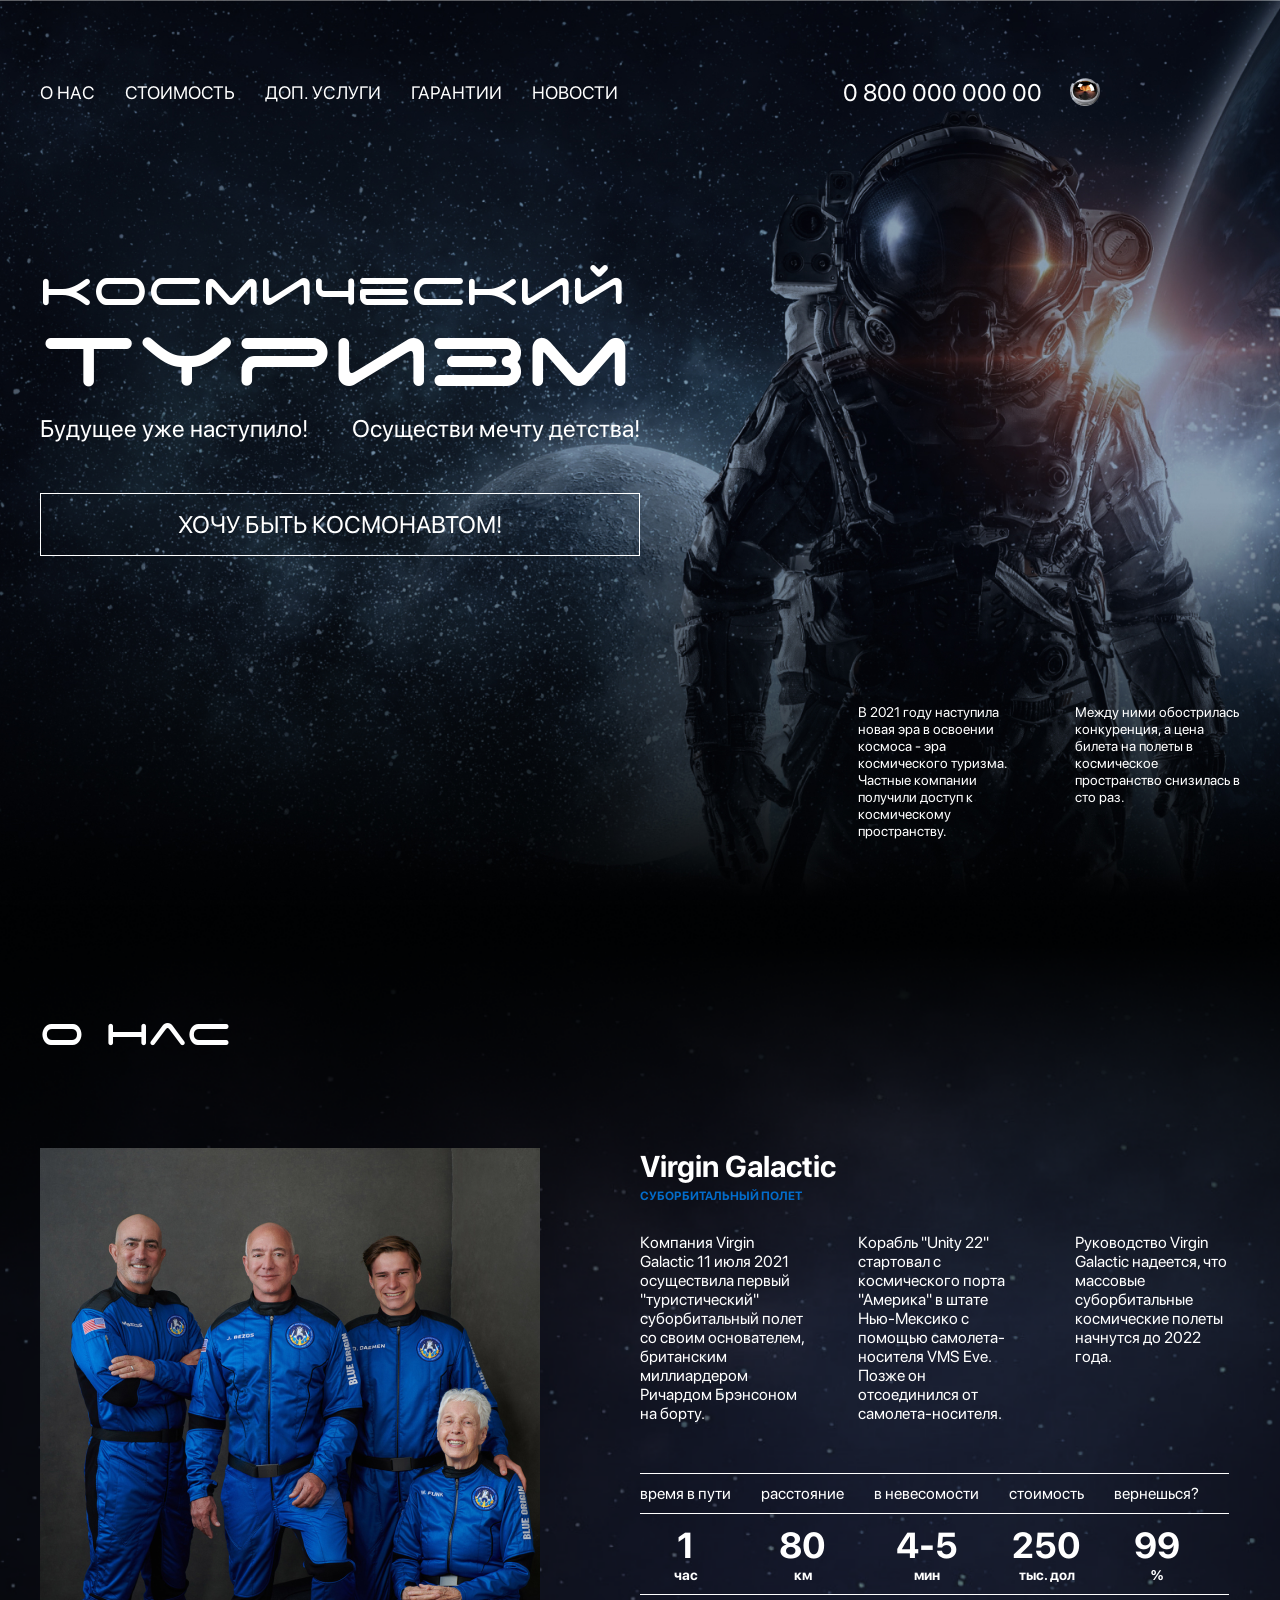
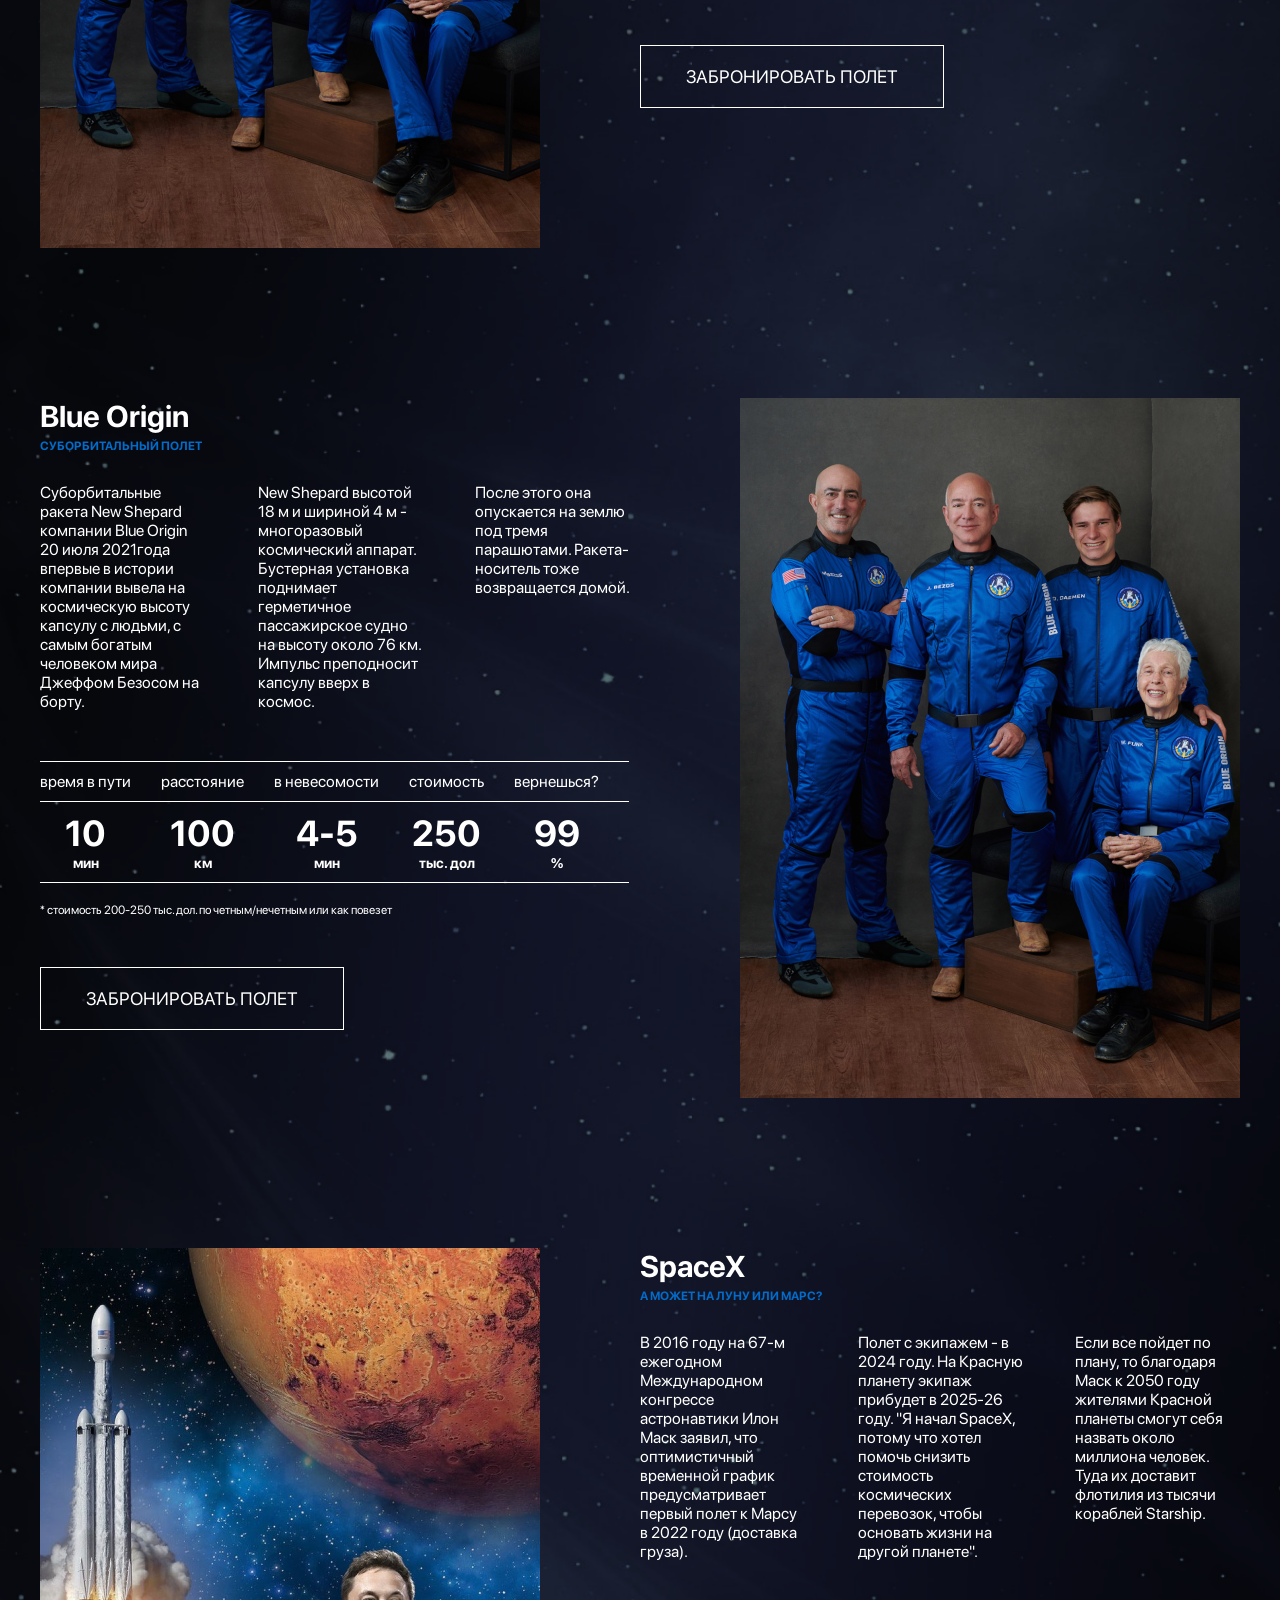
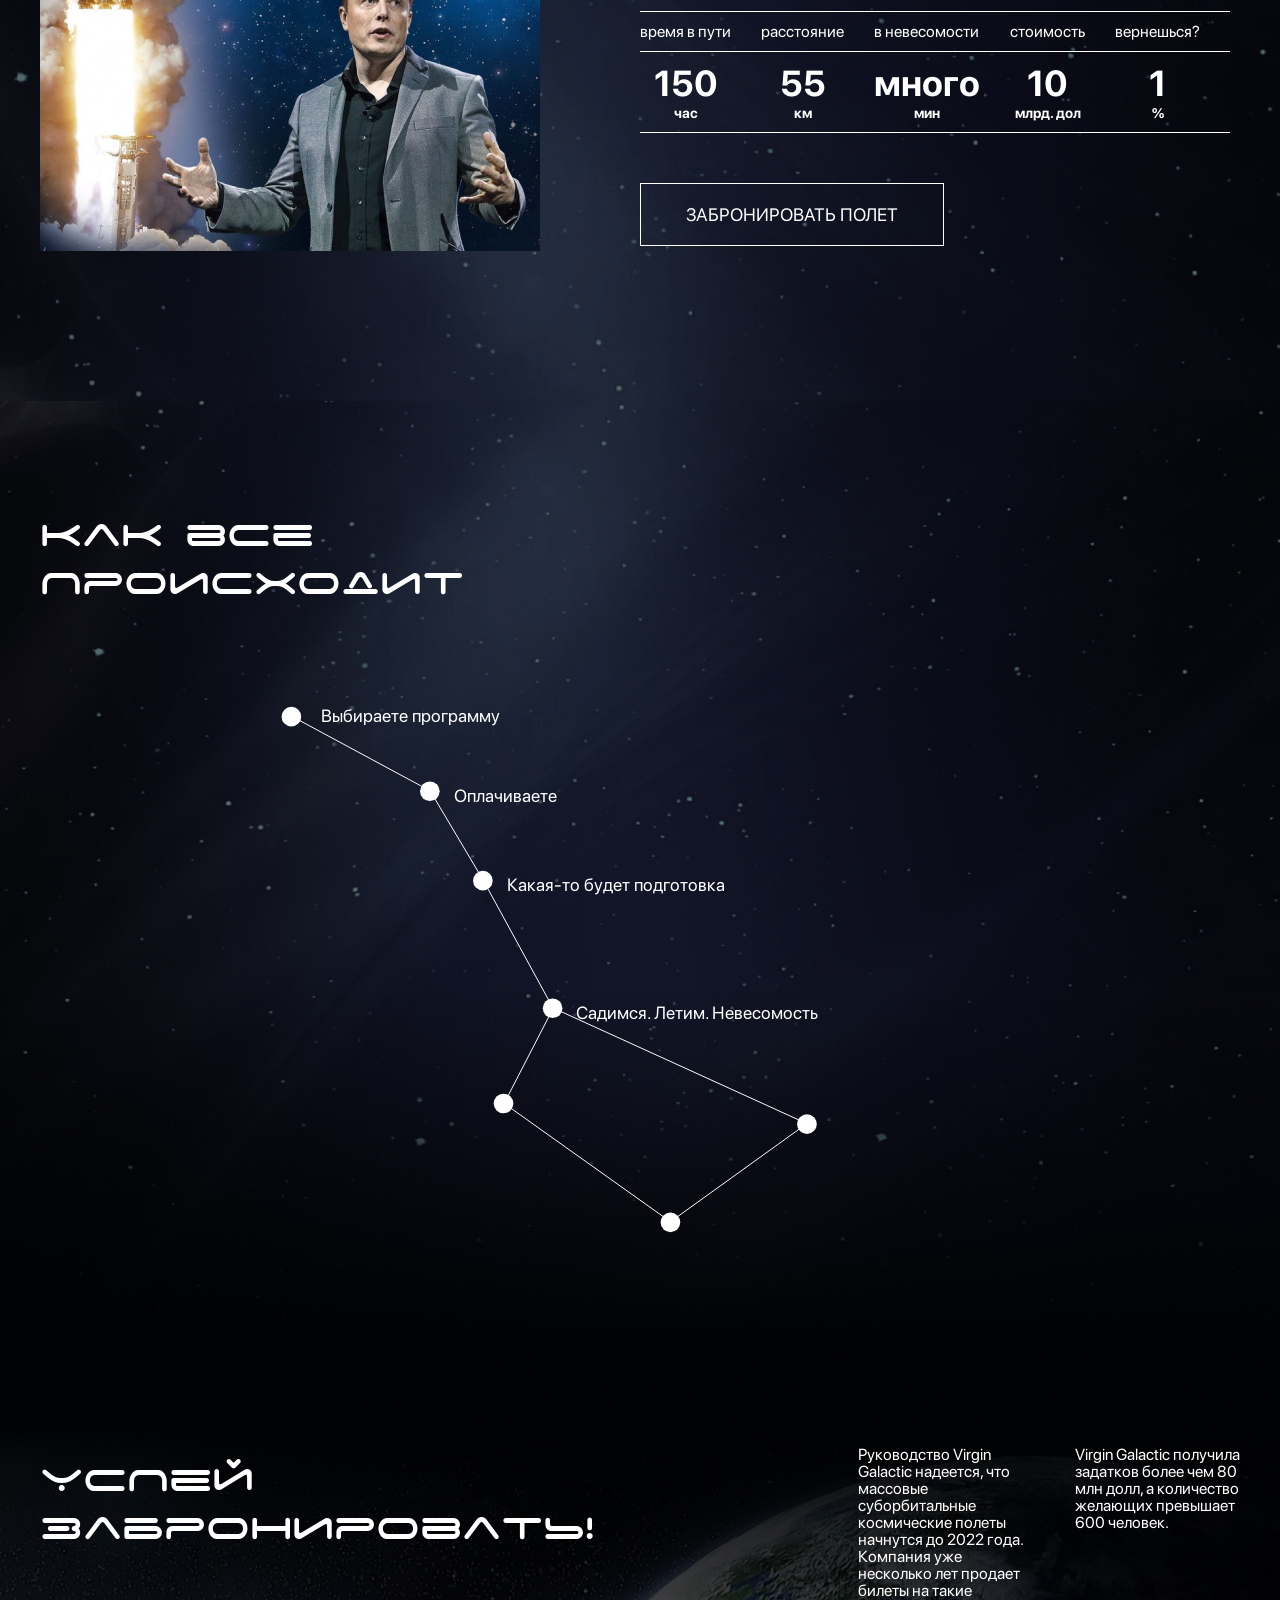
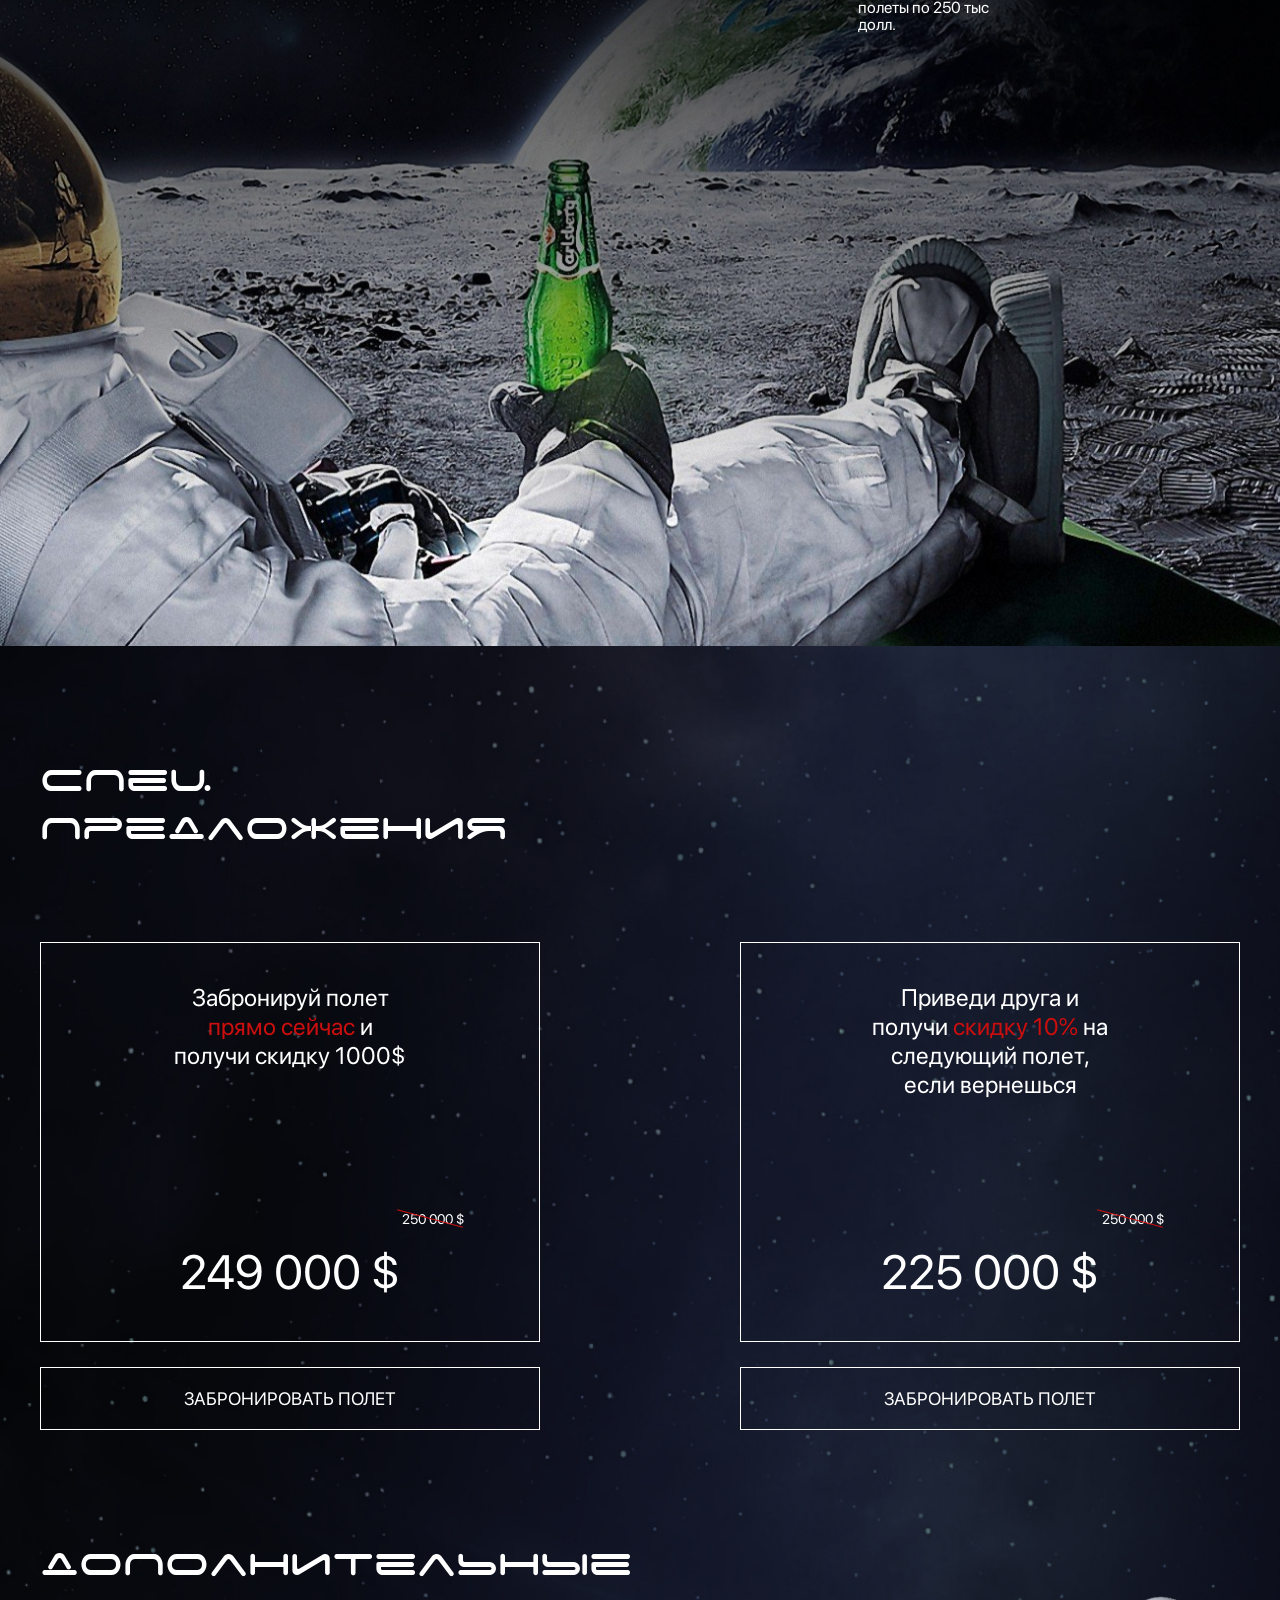
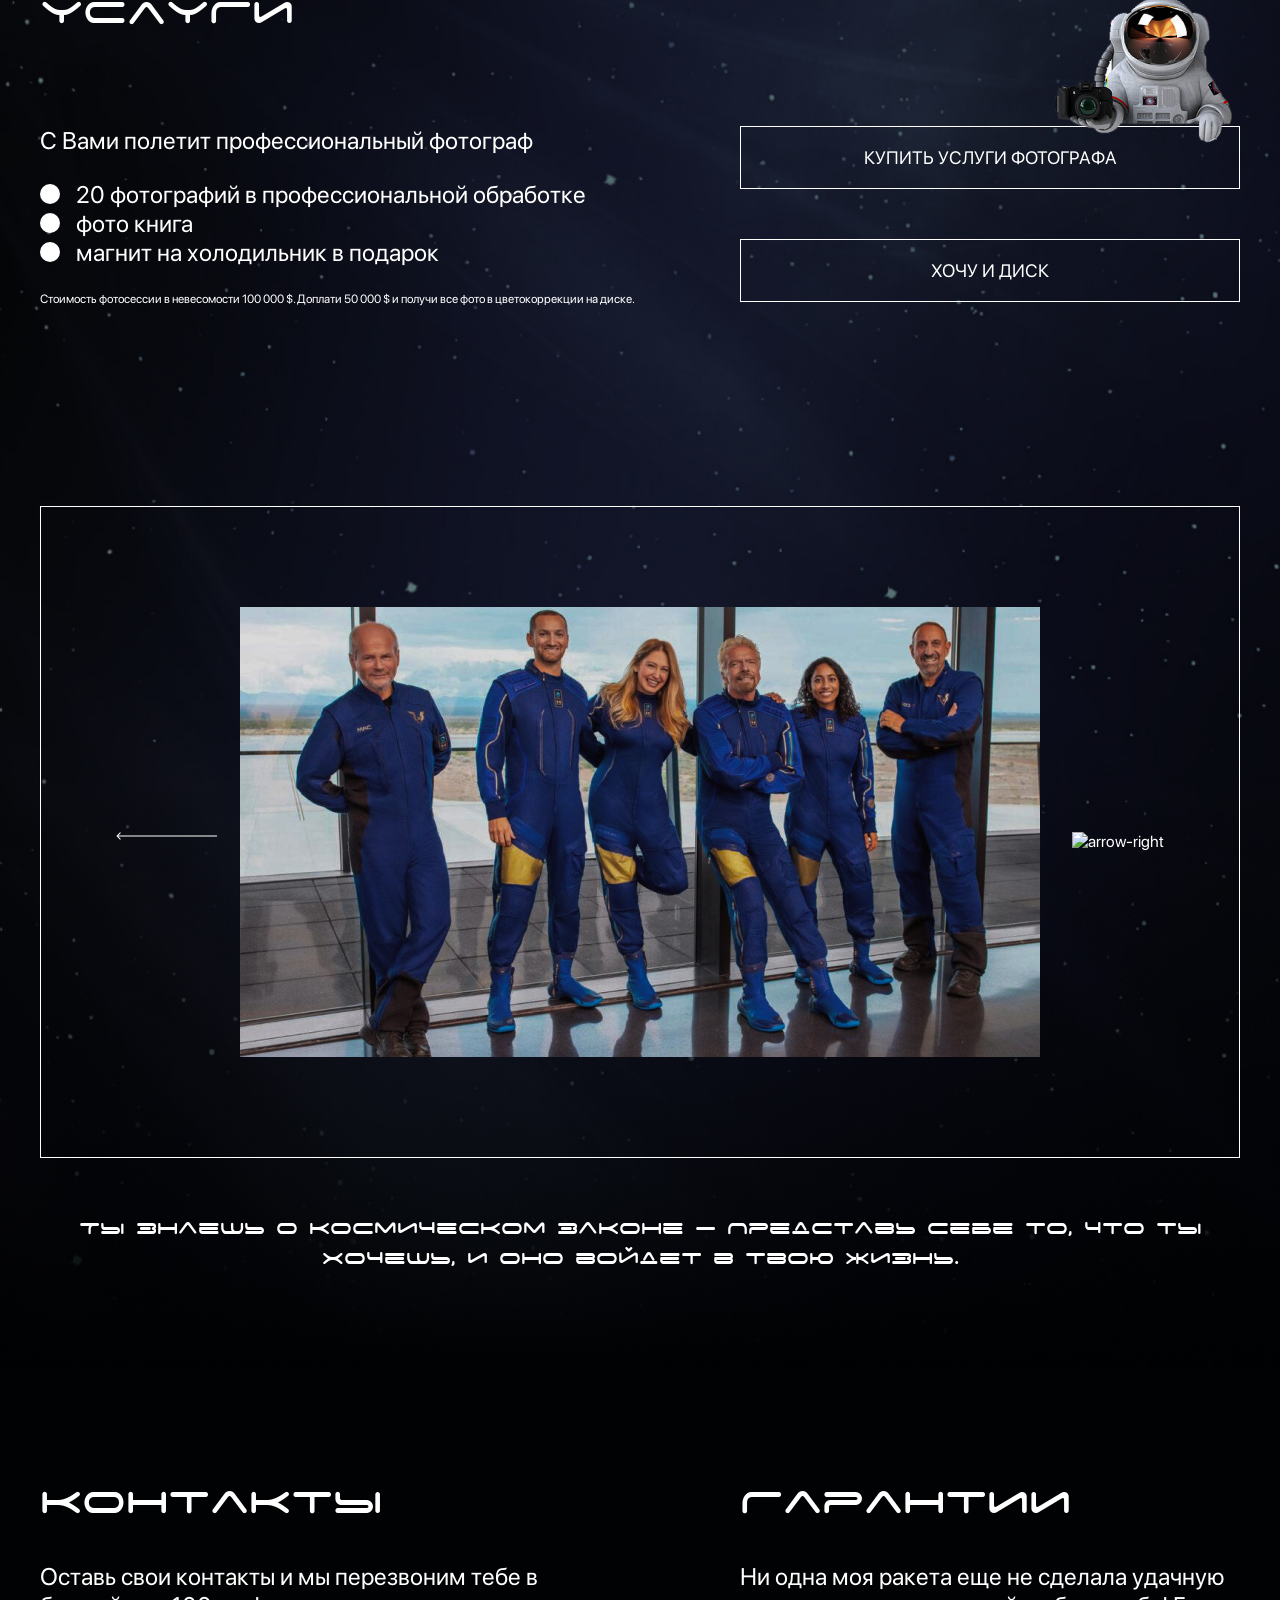
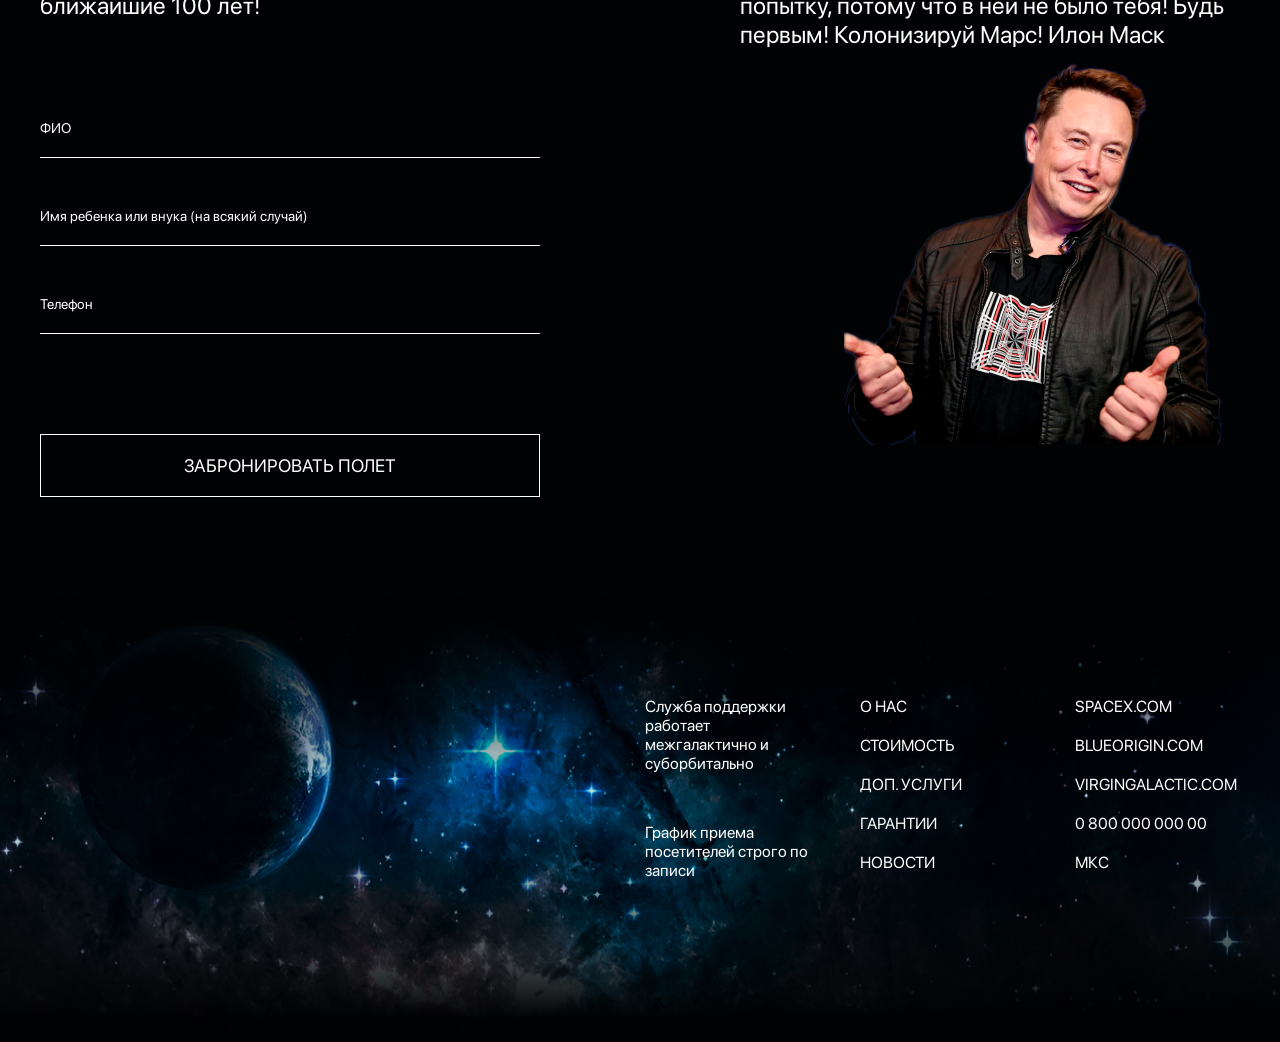
==== index.html @ 314a648d "Add files via upload" ====
<!DOCTYPE html>
<html lang="en">
<head>
  <meta charset="UTF-8">
  <meta name="viewport" content="width=device-width, initial-scale=1.0">
  <meta http-equiv="X-UA-Compatible" content="ie=edge">
  <title>Document</title>
  <link rel="stylesheet" href="css/reset.css">
  <link rel="stylesheet" href="css/slick.css">
  <link rel="stylesheet" href="css/jquery.fancybox.css">
  <link rel="stylesheet" href="css/style.css">
</head>
<body>
  
    <header class="header">
        <div class="conteiner">
            <div class="header__inner">
                <div class="header__top">
                    <nav class="menu">
                        <ul class="menu__list">
                            <li class="menu__item">
                                <a class="menu__link" href="#">
                                    О НАС 
                            </a>
                            </li>
                            <li class="menu__item">
                                <a class="menu__link" href="#">
                                    СТОИМОСТЬ
                            </a>
                            </li>
                            <li class="menu__item">
                                <a class="menu__link" href="#">
                                    ДОП. УСЛУГИ
                            </a>
                            </li>
                            <li class="menu__item">
                                <a class="menu__link" href="#">
                                    ГАРАНТИИ
                            </a>
                            </li>
                            <li class="menu__item">
                                <a class="menu__link" href="#">
                                    НОВОСТИ
                            </a>
                            </li>
                        </ul>
                    </nav>
                    <a class="phone" href="tel:0 800 000 000 00" >
                        0 800 000 000 00
                    </a>
                    <button class="login"> 
                        <img class="login__img" src="images/login.png" alt="login__img">
                    </button>
                </div>

                <div class="header__content">
                    <h1 class="header__title">
                        космический 
                        <span>
                            туризм
                        </span>
                    </h1>
                    <div class="header__text">
                        <p>Будущее уже наступило!</p>
                        <p>Осуществи мечту детства!</p>
                    </div>
                    <button class="header__btn">
                        Хочу быть космонавтом!
                    </button>
                </div>

                <div class="header__description">
                    <p class="header__description-text">
                        В 2021 году наступила новая эра в освоении космоса - эра космического туризма. Частные компании получили доступ к космическому пространству. 
                    </p>
                    <p class="header__description-text">
                        Между ними обострилась конкуренция, а цена билета на полеты в космическое пространство снизилась в сто раз.
                    </p>
                </div>
            </div>
        </div>
    </header>

     <main class="main">
        <section class="about">
            <div class="conteiner">
                <h2 class="title">
                    О нас
                </h2>
                <div class="about__item">
                    <img class="about__img" src="images/bezos.jpg" alt="branson">
                    <div class="about__content">
                        <h3 class="about__content-title">
                            Virgin Galactic
                        </h3>
                        <h5 class="about__content-subtitle">
                            суборбитальный полет
                        </h5>
                        <div class="about__content-text">
                            <p>
                                Компания Virgin Galactic 11 июля 2021 осуществила первый "туристический" суборбитальный полет со своим основателем, британским миллиардером Ричардом Брэнсоном на борту.
                            </p>
                            <p>
                                Корабль "Unity 22" стартовал с космического порта "Америка" в штате Нью-Мексико с помощью самолета-носителя VMS Eve. Позже он отсоединился от самолета-носителя.
                            </p>
                            <p>
                                Руководство Virgin Galactic надеется, что массовые суборбитальные космические полеты начнутся до 2022 года. 
                            </p>
                        </div>
                        <table class="about__table">
                            <tr class="about__table-tr">
                                <td class="about__table-td">
                                    время в пути
                                </td>
                                <td class="about__table-td">
                                    расстояние
                                </td>
                                <td class="about__table-td">
                                    в невесомости
                                </td>
                                <td class="about__table-td">
                                    стоимость
                                </td>
                                <td class="about__table-td">
                                    вернешься?
                                </td>
                            </tr>
                            <tr class="about__table-tr">
                                <td class="about__table-td">
                                    1
                                    <span>
                                        час
                                    </span>
                                </td>
                                <td class="about__table-td">
                                    80
                                    <span>
                                        км
                                    </span>
                                </td>
                                <td class="about__table-td">
                                    4-5
                                    <span>
                                        мин
                                    </span>
                                </td>
                                <td class="about__table-td">
                                    250
                                    <span>
                                        тыс. дол 
                                    </span>
                                </td>
                                <td class="about__table-td">
                                    99
                                    <span>
                                        %
                                    </span>
                                </td>
                            </tr>
                        </table>
                        <button class="button"> 
                            ЗАБРОНИРОВАТЬ ПОЛЕТ
                        </button>
                    </div>
                </div>

                <div class="about__item">
                    <img class="about__img" src="images/bezos.jpg" alt="bezos">
                    <div class="about__content">
                        <h3 class="about__content-title">
                            Blue Origin
                        </h3>
                        <h5 class="about__content-subtitle">
                            суборбитальный полет
                        </h5>
                        <div class="about__content-text">
                            <p>
                                Суборбитальные ракета New Shepard компании Blue Origin 20 июля 2021года впервые в истории компании вывела на космическую высоту капсулу с людьми, с самым богатым человеком мира Джеффом  Безосом на борту.
                            </p>
                            <p>
                                New Shepard высотой 18 м и шириной 4 м - многоразовый космический аппарат. Бустерная установка поднимает герметичное пассажирское судно на высоту около 76 км. Импульс преподносит капсулу вверх в космос. 
                            </p>
                            <p>
                                После этого она опускается на землю под тремя парашютами. Ракета-носитель тоже возвращается домой.
                            </p>
                        </div>
                        <table class="about__table">
                            <caption class="about__table-caption">
                                * стоимость 200-250 тыс. дол. по четным/нечетным или как повезет
                             </caption>
                            <tr class="about__table-tr">
                                <td class="about__table-td">
                                    время в пути
                                </td>
                                <td class="about__table-td">
                                    расстояние
                                </td>
                                <td class="about__table-td">
                                    в невесомости
                                </td>
                                <td class="about__table-td">
                                    стоимость
                                </td>
                                <td class="about__table-td">
                                    вернешься?
                                </td>
                            </tr>
                            <tr class="about__table-tr">
                                <td class="about__table-td">
                                    10
                                    <span>
                                        мин
                                    </span>
                                </td>
                                <td class="about__table-td">
                                    100
                                    <span>
                                        км
                                    </span>
                                </td>
                                <td class="about__table-td">
                                    4-5
                                    <span>
                                        мин
                                    </span>
                                </td>
                                <td class="about__table-td">
                                    250
                                    <span>
                                        тыс. дол 
                                    </span>
                                </td>
                                <td class="about__table-td">
                                    99
                                    <span>
                                        %
                                    </span>
                                </td>
                            </tr>
                        </table>
                        <button class="button"> 
                            ЗАБРОНИРОВАТЬ ПОЛЕТ
                        </button>
                    </div>
                </div>

                <div class="about__item">
                    <img class="about__img" src="images/mask.jpg" alt="mask">
                    <div class="about__content">
                        <h3 class="about__content-title">
                            SpaceX
                        </h3>
                        <h5 class="about__content-subtitle">
                            А может на Луну или Марс?
                        </h5>
                        <div class="about__content-text">
                            <p>
                                В 2016 году на 67-м ежегодном Международном конгрессе астронавтики Илон Маск заявил, что оптимистичный временной график предусматривает первый полет к Марсу в 2022 году (доставка груза).
                            </p>
                            <p>
                                Полет с экипажем - в 2024 году.
                                На Красную планету экипаж прибудет в 2025-26 году.
                                "Я начал SpaceX, потому что хотел помочь снизить стоимость космических перевозок, чтобы основать жизни на другой планете".
                            </p>
                            <p>
                                Если все пойдет по плану, то благодаря Маск к 2050 году жителями Красной планеты смогут себя назвать около миллиона человек. Туда их доставит флотилия из тысячи кораблей Starship. 
                            </p>
                        </div>
                        <table class="about__table">
                            <tr class="about__table-tr">
                                <td class="about__table-td">
                                    время в пути
                                </td>
                                <td class="about__table-td">
                                    расстояние
                                </td>
                                <td class="about__table-td">
                                    в невесомости
                                </td>
                                <td class="about__table-td">
                                    стоимость
                                </td>
                                <td class="about__table-td">
                                    вернешься?
                                </td>
                            </tr>
                            <tr class="about__table-tr">
                                <td class="about__table-td">
                                    150
                                    <span>
                                        час
                                    </span>
                                </td>
                                <td class="about__table-td">
                                    55
                                    <span>
                                        км
                                    </span>
                                </td>
                                <td class="about__table-td">
                                    много
                                    <span>
                                        мин
                                    </span>
                                </td>
                                <td class="about__table-td">
                                    10
                                    <span>
                                        млрд. дол 
                                    </span>
                                </td>
                                <td class="about__table-td">
                                    1
                                    <span>
                                        %
                                    </span>
                                </td>
                            </tr>
                        </table>
                        <button class="button"> 
                            ЗАБРОНИРОВАТЬ ПОЛЕТ
                        </button>
                    </div>
                </div>
            </div>
        </section>
        <section class="how-to">
          <div class="conteiner">
            <h2 class="title">
              Как все <br>происходит
            </h2>
            <div class="how-to__box">
              <svg width="850" height="545" viewBox="0 0 750 555" fill="none" xmlns="http://www.w3.org/2000/svg">
                <line x1="20.2474" y1="19.56552" x2="161.247" y2="95.5655" stroke="white"/>
                <line x1="161.43" y1="95.7448" x2="215.43" y2="186.745" stroke="white"/>
                <line x1="215.439" y1="186.76" x2="286.439" y2="316.76" stroke="white"/>
                <line x1="286.444" y1="317.229" x2="236.444" y2="414.229" stroke="white"/>
                <line x1="286.207" y1="316.545" x2="545.207" y2="434.545" stroke="white"/>
                <line x1="236.29" y1="413.593" x2="406.29" y2="534.593" stroke="white"/>
                <line x1="405.708" y1="534.594" x2="544.708" y2="434.594" stroke="white"/>
               <g>
                <circle cx="20" cy="20" r="10" fill="white"/>
                <text x="50" y="25" fill="white">Выбираете программу</text>
               </g> 
               <g>
                <circle cx="161" cy="96" r="10" fill="white"/>
                <text x="186" y="107" fill="white">Оплачиваете</text>
               </g>
               <g>
                <circle cx="215" cy="187" r="10" fill="white"/>
                <text x="240" y="198" fill="white">Какая-то будет подготовка</text>
               </g>
               <g>
                <circle cx="286" cy="317" r="10" fill="white"/>
                <text x="310" y="328" fill="white">Садимся. Летим. Невесомость</text>
               </g>
               <g>
                <circle cx="236" cy="414" r="10" fill="white"/>
                <foreignObject>
                  
                </foreignObject>
               </g>          
               <g>
                <circle cx="406" cy="535" r="10" fill="white"/>
                <foreignObject>
                  
                </foreignObject>
               </g>
               <g>
                 <circle cx="545" cy="435" r="10" fill="white"/>
                <foreignObject x="570"  y="435" width="273" hidden="100">
                  
                 </foreignObject>
               </g>
                </svg>
            </div>
          </div>
        </section>
        <section class="to-book">
          <div class="conteiner">
            <div class="to-book__inner">
              <h2 class="title">
                Успей  <br> забронировать!
              </h2>
              <p class="to-book__text">
                Руководство Virgin Galactic надеется, что массовые суборбитальные космические полеты начнутся до 2022 года. Компания уже несколько лет продает билеты на такие полеты по 250 тыс долл.
              </p>
              <p class="to-book__text">
                Virgin Galactic получила задатков более чем 80 млн долл, а количество желающих превышает 600 человек.
              </p>
            </div>
          </div>
        </section>
        <section class="info">


        <div class="special-offer">
            <div class="conteiner">
                <h2 class="title">
                    Спец <br>предложения
                </h2>
                <div class="special-offer__inner">
                    <div class="special-offer__item">
                         <div class="special-offer__item-box">
                            <p class="pecial-offer__item-text">
                                Забронируй полет 
                                <span>прямо сейчас </span>
                                и получи скидку 
                                1000$
                            </p>
                            <div class="special-offer__praice">
                                <p class="special-offer__old-praice">
                                    250 000 $
                                </p>
                                <p class="special-offer__new-praice">
                                    249 000 $
                                </p>
                            </div>
                         </div>
                            <button class="button special-offer__btn">
                                ЗАБРОНИРОВАТЬ ПОЛЕТ
                            </button>
                    </div>
                    <div class="special-offer__item">
                        <div class="special-offer__item-box">
                           <p class="pecial-offer__item-text">
                            Приведи друга и получи <span>скидку 10% </span>
                            на следующий полет, если вернешься
                           </p>
                           <div class="special-offer__praice">
                               <p class="special-offer__old-praice">
                                   250 000 $
                               </p>
                               <p class="special-offer__new-praice">
                                   225 000 $
                               </p>
                           </div>
                        </div>
                           <button class="button special-offer__btn">
                               ЗАБРОНИРОВАТЬ ПОЛЕТ
                           </button>
                   </div>
                </div>
            </div>
        </div>
        <div class="services">
            <div class="conteiner">
                <h2 class="title">
                    Дополнительные <br>услуги
                </h2>
                <div class="services__inner">
                    <div class="services__box-list">
                        <p class="services__list-title">
                            С Вами полетит профессиональный фотограф
                        </p>
                        <ul class="services__list">
                            <li class="services__list-item">
                                20 фотографий в профессиональной обработке
                            </li>
                            <li class="services__list-item">
                                фото книга
                            </li>
                            <li class="services__list-item">
                                магнит на холодильник в подарок
                            </li>
                        </ul>
                        <p class="services__description">
                            Стоимость фотосессии в невесомости 100 000 $.  Доплати 50 000 $ и получи все фото в цветокоррекции на диске.
                        </p>
                    </div>
                    <div class="services__buutons">
                        <button class="button services__btn services__btn--first">КУПИТЬ УСЛУГИ ФОТОГРАФА</button>
                        <button class="button services__btn">ХОЧУ И ДИСК</button>
                    </div>
                </div>
            </div>
        </div>
        <div class="slider">
            <div class="conteiner">
                <div class="slider__inner">
                    <div class="slider__box">
                        <div class="slider__box-item">
                            <img class="slider__box-img" src="images/slider.jpg" alt="">
                        </div>
                        <div class="slider__box-item">
                            <img class="slider__box-img" src="images/slider.jpg" alt="">
                        </div>
                        <div class="slider__box-item">
                            <img class="slider__box-img" src="images/slider.jpg" alt="">
                        </div>
                    </div>
                </div>
                <p class="slider__description">
                    Ты знаешь о Космическом законе – представь себе то, что ты хочешь, и оно войдет в твою жизнь.
                </p>
            </div>
        </div>
    </section>

    <section class="contects">
        <div class="conteiner">     
            <div class="contects__inner">
                <div class="contects__box">
                    <h2 class="title contects__title">
                        Контакты
                    </h2>
                    <p class="contects__box-text">
                        Оставь свои контакты и мы перезвоним тебе в ближайшие 100 лет!
                    </p>
                    <form class="contects__form" >
                        <input class="contects__form-input" placeholder="ФИО" type="text">
                        <input class="contects__form-input" placeholder="Имя ребенка или внука (на всякий случай)" type="text">
                        <input class="contects__form-input" placeholder="Телефон" type="tel">
                        <button class="button contects__btn" type="submit">
                            ЗАБРОНИРОВАТЬ ПОЛЕТ
                        </button>
                    </form>
                </div>
                <div class="contects__guarantees">
                    <h2 class="title contects__title">
                        Гарантии
                    </h2>
                    <p class="contects__guarantees-text">
                        Ни одна моя ракета еще не сделала удачную попытку, потому что в ней не было тебя!
                        Будь первым! Колонизируй Марс!
                        Илон Маск   
                    </p>
                    <img class="contects__guarantees-img" src="images/mask-guarantees.png" alt="mask">
                </div>
            </div> 
        </div>
    </section>
    </main>

    <footer class="footer">
        <div class="conteiner">
            <div class="footer__inner">
            <div class="footer__text">
                <p>
                    Служба поддержки работает межгалактично и суборбитально
                </p>
                <p>
                    График приема посетителей строго по записи
                </p>
            </div>
                <ul class="footer__menu">
                    <li class="footer__menu-item"><a class="footer__menu-link" href="#">О НАС</a></li>
                    <li class="footer__menu-item"><a class="footer__menu-link" href="#">СТОИМОСТЬ</a></li>
                    <li class="footer__menu-item"><a class="footer__menu-link" href="#">ДОП. УСЛУГИ</a></li>
                    <li class="footer__menu-item"><a class="footer__menu-link" href="#">ГАРАНТИИ</a></li>
                    <li class="footer__menu-item"><a class="footer__menu-link" href="#">НОВОСТИ</a></li>
                </ul>
                <ul class="footer__links">
                    <li class="footer__links__item"><a class="footer__links-link" href="#">spacex.com</a></li>
                    <li class="footer__links__item"><a class="footer__links-link" href="#">blueorigin.com</a></li>
                    <li class="footer__links__item"><a class="footer__links-link" href="#">virgingalactic.com</a></li>
                    <li class="footer__links__item"><a class="footer__links-link" href="tel:0 800 000 000 00">0 800 000 000 00</a></li>
                    <li class="footer__links__item"><a class="footer__links-link" href="#">МКС</a></li>
                </ul>
            </div>
        </div>
    </footer> 


  <script src="https://ajax.googleapis.com/ajax/libs/jquery/3.4.1/jquery.min.js"></script>
  <script src="js/slick.min.js"></script>
  <script src="js/jquery.fancybox.min.js"></script>
  <script src="js/main.js"></script>
</body>
</html>
---- css/style.css ----
*,
*::before,
*::after{
    box-sizing: border-box;
}

@font-face {
    font-family: 'sf-pro-display';
    src: url('../fonts/SF-Pro-Display-Regular.woff2') format('woff2'),
         url('../fonts/SF-Pro-Display-Regular.woff') format('woff');
    font-style: normal;
    font-weight: normal;
    font-display: swap;
}

@font-face {
    font-family: 'sf-pro-display';
    src: url('../fonts/SF-Pro-Display-Bold.woff2') format('woff2'),
         url('../fonts/SF-Pro-Display-Bold.woff') format('woff');
    font-style: normal;
    font-weight: bold;
    font-display: swap;
}

@font-face {
    font-family: 'spaceagecyrillic';
    src: url('../fonts/spaceagecyrillic-regular.woff2') format('woff2'),
         url('../fonts/spaceagecyrillic-regular.woff') format('woff');
    font-style: normal;
    font-weight: normal;
    font-display: swap;
}


a{
    color: inherit;
    text-decoration: none;
}

button{
    border: none;
    background-color: transparent;
    cursor: pointer;
    color: inherit;
    font-family: 'sf-pro-display';
}

body{
    font-family:'sf-pro-display' ;
    font-size: 16px;
    line-height: 19px;
    font-weight: 400;
    color: #fff;
}

.conteiner{
    max-width: 1220px;
    margin-left: auto;
    margin-right: auto;
    padding-left: 10px;
    padding-right: 10px;
}

.title{
    font-family: 'spaceagecyrillic';
    padding: 100px 0 ;
    font-size: 48px;
    line-height: 48px;
    font-weight: 400;
}

.button{
    text-transform: uppercase;
    border: 1px solid #fff;
    font-size: 18px;
    line-height: 21px;
    padding: 20px 45px;

}

.header{
    background-image: url(../images/header-bg.jpg);
    background-position: center;
    background-repeat: no-repeat;
    background-size: cover;
}

.header__inner{
    display: flex;
    flex-direction: column;
    justify-content: space-between;
    min-height: 100vh;
}

.header__top{
    display: flex;
    justify-content: space-between;
    align-items: center;
    padding: 75px 0 30px;
}

.menu__list{
    display: flex;
}

.menu__item{
    margin-right: 30px;
}

.menu__link{
    text-transform: capitalize;
    font-size: 18px;
    line-height: 21px;
    transition: color .5s;
}

.menu__link:hover{
    color: #CB0E0E;
}

.phone{
    font-size: 24px;
    line-height: 29px;
    margin-left: auto;
}

.login{
    margin-left: 22px;
    margin-right: 134px;
}

.header__content{
    max-width: 600px;
}

.header__title{
    font-family: 'spaceagecyrillic';
    font-size: 60px;
    line-height: 60px;
    font-weight: 400;
    margin-bottom: 20px;
}

.header__title span{
    font-size: 110px;
    
}

.header__text{
    font-size: 24px;
    line-height: 29px;
    display: flex;
    justify-content: space-between;
    flex-wrap: wrap;
    margin-bottom: 50px;
}

.header__btn{
    font-size: 24px;
    line-height: 29px;
    text-transform: uppercase;
    text-align: center;
    width: 100%;
    border: 1px solid #FFF;
    padding: 16px 10px;
}

.header__description{
    display: flex;
    justify-content: flex-end;
    margin-top: 40px;
    margin-bottom: 5%;

}

.header__description-text{
    width: 165px;
    font-size: 14px;
    line-height: 17px;
}   

.header__description-text + .header__description-text{
    margin-left: 52px;
}

.about{
    background-image: url(../images/About-bg.jpg);
    background-size: cover;
    background-position: center;
    background-repeat: no-repeat;
}

.about__item{
    display: flex;
    justify-content: space-between;
    flex-wrap: wrap;
    padding-bottom: 150px;
}

.about__item:nth-child(odd){
    flex-direction: row-reverse;
}


.about__img{
    max-width: 100%;
}

.about__content{
    width: 600px;
}

.about__content-title{
    font-size: 30px;
    line-height: 36px;
    font-weight: 700px;
    margin-bottom: 5px;
}

.about__content-subtitle{
    font-size: 12px;
    line-height: 14px;
    font-weight: 400px;
    color: #036CCA;
    margin-bottom: 30px;
    text-transform: uppercase;
}

.about__content-text{
    display: flex;
    justify-content: space-between;
}

.about__content-text p{
    width: 165px;
    margin-bottom: 50px;
}

.about__table{
    margin-bottom: 50px;
}

.about__table-caption{
    caption-side: bottom;
    text-align: left;
    margin-top: 20px;
    font-size: 12px;
    line-height: 14px;
}

.about__table-tr{
    border: 1px solid #FFFFFF ;
    border-left: none;
    border-right: none;
}

.about__table-tr + .about__table-tr{
    font-size: 36px;
    line-height: 43px;
    font-weight: 700;
    text-align: center;
}

.about__table-td{
    padding: 10px 30px 10px 0px;
}
.about__table-td span{
    font-size: 14px;
    line-height: 17px;
    font-weight: 700;
    display: block;
}

.how-to{
    background-image: url(../images/howto-bg.jpg);
    background-size: cover;
    background-position:top center;
    background-repeat: no-repeat;
    padding-bottom:100px ;
}

.how-to__box{
    text-align: center;
}

.how-to__box circle,
.how-to__box text{
    transition: all .5s;
    cursor: pointer;
    font-size: 18px;
}

.how-to__box g:hover circle{
    r: 20px;
    fill: #036CCA;
}

.how-to__box g:hover text{
    fill: #036CCA;
}

.how-to__box g:hover foreignObject{

}

.foreignObject{

}

.to-book{
    background-image: url(../images/tobook-bg.jpg);
    background-size: cover;
    background-repeat: no-repeat;
    background-position: top center;
    min-height: 100vh;
}

.to-book__inner{
    display: flex;
    justify-content: space-between;
}

.to-book__text{
    width: 165px;
    font-size: 16px;
    line-height: 17px;
    margin-top: 100px;
    margin-left: auto;
    margin-right: 52px;
}

.to-book__text+ .to-book__text{
    margin-right: 0;
    margin-left: 0;
}

.info{
    background-image: url(../images/info-bg.jpg);
    background-position: top center;
    background-repeat: no-repeat;
    background-size: cover;
    padding-bottom: 100px;
}

.special-offer__inner{
    display: flex;
    justify-content: space-between;
}

.special-offer__item{
    width: 500px;
}

.special-offer__item-box{
    min-height: 400px;
    display: flex;
    flex-direction: column;
    justify-content: space-between;
    margin-bottom: 25px;
    border: 1px solid #fff;
    padding: 40px 75px;
    text-align: center;
}

.pecial-offer__item-text{
    font-size: 24px;
    line-height: 29px;
    width: 236px;
    margin: 0 auto;
}

.pecial-offer__item-text span{
    color: #CB0E0E;
}

.special-offer__old-praice{
    text-align: right;
    font-size: 14px;
    line-height: 17px;
    margin-bottom: 16px;
    position: relative;
}

.special-offer__old-praice::before{
    content:' ' ;
    position: absolute;
    width: 68px;
    height: 1px;
    background-color: #CB0E0E;
    top: 7px;
    right: 0;
    transform: rotate(15deg);
}

.special-offer__new-praice{
    font-size: 48px;
    line-height: 57px;
}

.special-offer__btn{
    width: 100%;
}

.services{
    padding-bottom: 200px;
}

.services__inner{
    display: flex;
    justify-content: space-between;
}

.services__box-list{
    width: 620px;
    margin-right: 80px;
    font-size: 24px;
    line-height: 29px;
}

.services__list-title{
    margin-bottom: 25px;
}

.services__list{
    list-style: none;
    margin-bottom: 25px;
}

.services__list-item{
    padding-left: 36px;
    position: relative;
}

.services__list-item::before{
    content: '';
    position: absolute;
    width: 20px;
    height: 20px;
    background-color: #fff;
    border-radius: 50%;
    left: 0;
    top:4px;
}

.services__description{
    font-size: 12px;
    line-height: 14px;
}

.services__buutons{
    width: 500px;
}

.services__btn{
    width: 100%;
}

.services__btn--first{
    margin-bottom: 50px;
    position: relative;
}

.services__btn--first::before{
    content: '';
    position: absolute;
    right: 0;
    bottom: 43px;
    background-image: url(../images/photo.png);
    width: 192px;
    height: 150px;
}

.slider{
    text-align: center;
}

.slider__inner{
    border: 1px solid #fff;
    margin-bottom: 50px;
    padding: 100px 0;

}

.slider__description{
    font-family: 'spaceagecyrillic';
    font-size: 24px;
    line-height: 30px;
}

.slider__box-img{
    margin: 0 auto;
}

.slider__arrow{
    cursor: pointer;
    position: absolute;
    top:50%;
    z-index: 5;
}

.slider__arrow-left{
    left: 75px;
}

.slider__arrow-right{
    right: 75px;
}

.contects{
    background-color: #010203;
    padding-bottom: 100px;
}

.contects__inner{
    display: flex;
    justify-content: space-between;
}

.contects__box{
    width: 500px;
}

.contects__title{
    padding-bottom: 46px;
}

.contects__box-text{
    font-size: 24px;
    line-height: 29px;
    margin-bottom: 80px;
}

.contects__form-input{
    background-color: #010203;
    border: none;
    border-bottom: 1px solid #fff;
    margin-bottom: 30px;
    color: #fff;
    font-family: 'sf-pro-display';
    font-size: 14px;
    line-height: 17px;
    padding: 20px 0;
    width: 100%;
}

.contects__form-input::placeholder{
    color: #fff;
    font-family: 'sf-pro-display';
    font-size: 14px;
    line-height: 17px;
}

.contects__btn{
    margin-top: 70px;
    width: 100%;
}

.contects__guarantees{
    width: 500px;
}

.contects__guarantees-text{
    font-size: 24px;
    line-height: 29px;
}

.contects__guarantees-img{
    display: flex;
    justify-content: flex-end;
    margin-left: auto;
}

.footer{
    background-image: url(../images/footer-bg.jpg);
    background-size: cover;
    background-repeat: no-repeat;
    background-position: top center;
    padding: 100px 0 150px;
}

.footer__inner{
    display: flex;
    justify-content: flex-end;
}

.footer__text{
    width: 165px;
    margin-right: 50px;
}

.footer__text p + p{
    margin-top: 50px;
}

.footer__menu{
    list-style: none;
    width: 120px;
    margin-right: 95px;
}

.footer__links{
    list-style: none;
    width: 165px;
}

.footer__menu-item,
.footer__links__item{
    padding-bottom: 20px;
}

.footer__menu-link,
.footer__links-link{
    text-transform: uppercase;
    transition: color .5s;
}

.footer__menu-link:hover,
.footer__links-link:hover{
    color: #CB0E0E;
}
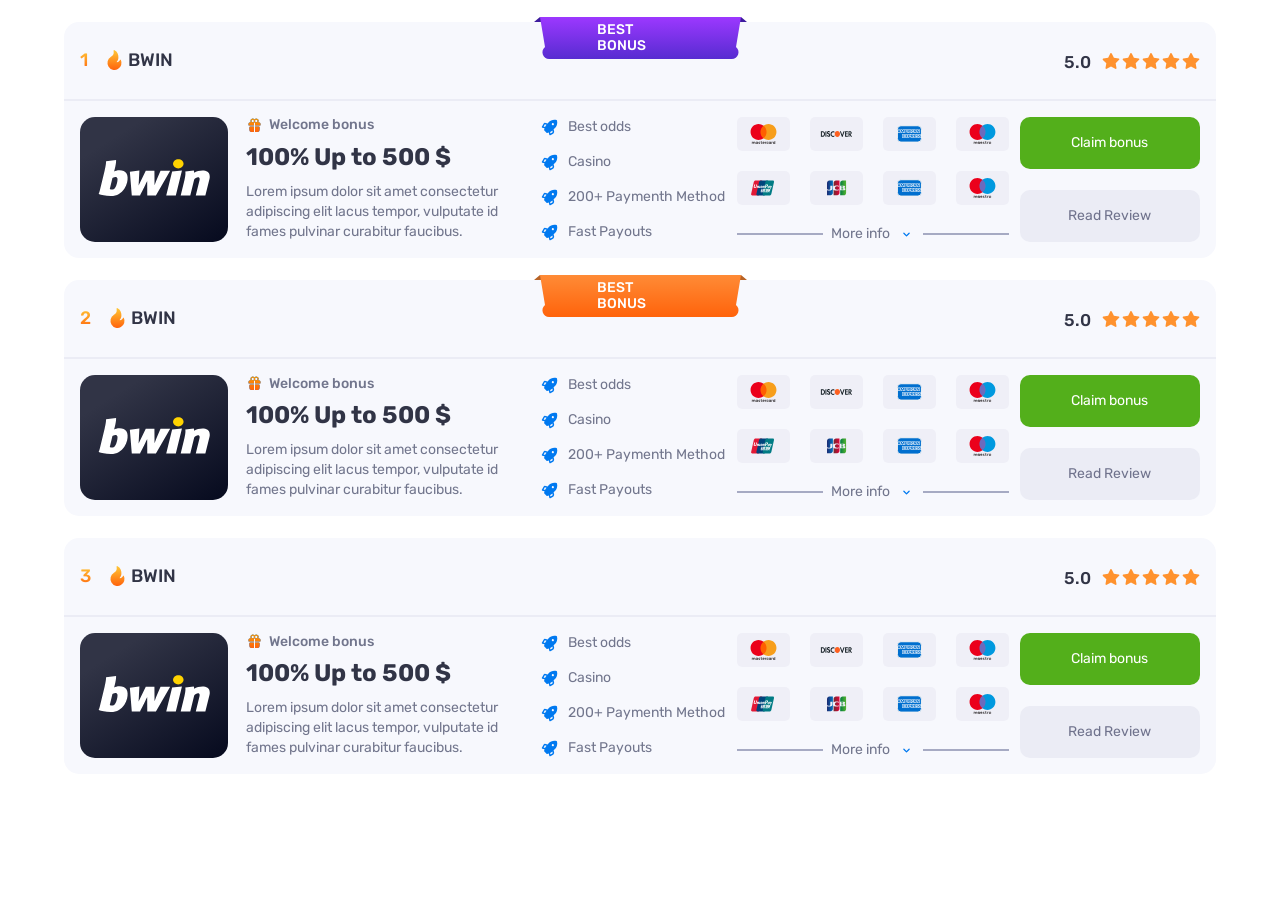
==== commit 8fc6a1d7: "add pages" ====
--- a/index.html
+++ b/index.html
@@ -1,570 +1,1037 @@
-<!DOCTYPE html>
-<html lang="en">
-<head>
-  <meta charset="UTF-8">
-  <meta name="viewport" content="width=device-width, initial-scale=1.0">
-  <meta http-equiv="X-UA-Compatible" content="ie=edge">
-  <title>Document</title>
-  <link rel="stylesheet" href="css/reset.css">
-  <link rel="stylesheet" href="css/slick.css">
-  <link rel="stylesheet" href="css/jquery.fancybox.css">
-  <link rel="stylesheet" href="css/style.css">
-</head>
-<body>
-  
-    <header class="header">
-        <div class="conteiner">
-            <div class="header__inner">
-                <div class="header__top">
-                    <nav class="menu">
-                        <ul class="menu__list">
-                            <li class="menu__item">
-                                <a class="menu__link" href="#">
-                                    О НАС 
-                            </a>
-                            </li>
-                            <li class="menu__item">
-                                <a class="menu__link" href="#">
-                                    СТОИМОСТЬ
-                            </a>
-                            </li>
-                            <li class="menu__item">
-                                <a class="menu__link" href="#">
-                                    ДОП. УСЛУГИ
-                            </a>
-                            </li>
-                            <li class="menu__item">
-                                <a class="menu__link" href="#">
-                                    ГАРАНТИИ
-                            </a>
-                            </li>
-                            <li class="menu__item">
-                                <a class="menu__link" href="#">
-                                    НОВОСТИ
-                            </a>
-                            </li>
-                        </ul>
-                    </nav>
-                    <a class="phone" href="tel:0 800 000 000 00" >
-                        0 800 000 000 00
-                    </a>
-                    <button class="login"> 
-                        <img class="login__img" src="images/login.png" alt="login__img">
-                    </button>
-                </div>
-
-                <div class="header__content">
-                    <h1 class="header__title">
-                        космический 
-                        <span>
-                            туризм
-                        </span>
-                    </h1>
-                    <div class="header__text">
-                        <p>Будущее уже наступило!</p>
-                        <p>Осуществи мечту детства!</p>
-                    </div>
-                    <button class="header__btn">
-                        Хочу быть космонавтом!
-                    </button>
-                </div>
-
-                <div class="header__description">
-                    <p class="header__description-text">
-                        В 2021 году наступила новая эра в освоении космоса - эра космического туризма. Частные компании получили доступ к космическому пространству. 
-                    </p>
-                    <p class="header__description-text">
-                        Между ними обострилась конкуренция, а цена билета на полеты в космическое пространство снизилась в сто раз.
-                    </p>
-                </div>
-            </div>
-        </div>
-    </header>
-
-     <main class="main">
-        <section class="about">
-            <div class="conteiner">
-                <h2 class="title">
-                    О нас
-                </h2>
-                <div class="about__item">
-                    <img class="about__img" src="images/bezos.jpg" alt="branson">
-                    <div class="about__content">
-                        <h3 class="about__content-title">
-                            Virgin Galactic
-                        </h3>
-                        <h5 class="about__content-subtitle">
-                            суборбитальный полет
-                        </h5>
-                        <div class="about__content-text">
-                            <p>
-                                Компания Virgin Galactic 11 июля 2021 осуществила первый "туристический" суборбитальный полет со своим основателем, британским миллиардером Ричардом Брэнсоном на борту.
-                            </p>
-                            <p>
-                                Корабль "Unity 22" стартовал с космического порта "Америка" в штате Нью-Мексико с помощью самолета-носителя VMS Eve. Позже он отсоединился от самолета-носителя.
-                            </p>
-                            <p>
-                                Руководство Virgin Galactic надеется, что массовые суборбитальные космические полеты начнутся до 2022 года. 
-                            </p>
-                        </div>
-                        <table class="about__table">
-                            <tr class="about__table-tr">
-                                <td class="about__table-td">
-                                    время в пути
-                                </td>
-                                <td class="about__table-td">
-                                    расстояние
-                                </td>
-                                <td class="about__table-td">
-                                    в невесомости
-                                </td>
-                                <td class="about__table-td">
-                                    стоимость
-                                </td>
-                                <td class="about__table-td">
-                                    вернешься?
-                                </td>
-                            </tr>
-                            <tr class="about__table-tr">
-                                <td class="about__table-td">
-                                    1
-                                    <span>
-                                        час
-                                    </span>
-                                </td>
-                                <td class="about__table-td">
-                                    80
-                                    <span>
-                                        км
-                                    </span>
-                                </td>
-                                <td class="about__table-td">
-                                    4-5
-                                    <span>
-                                        мин
-                                    </span>
-                                </td>
-                                <td class="about__table-td">
-                                    250
-                                    <span>
-                                        тыс. дол 
-                                    </span>
-                                </td>
-                                <td class="about__table-td">
-                                    99
-                                    <span>
-                                        %
-                                    </span>
-                                </td>
-                            </tr>
-                        </table>
-                        <button class="button"> 
-                            ЗАБРОНИРОВАТЬ ПОЛЕТ
-                        </button>
-                    </div>
-                </div>
-
-                <div class="about__item">
-                    <img class="about__img" src="images/bezos.jpg" alt="bezos">
-                    <div class="about__content">
-                        <h3 class="about__content-title">
-                            Blue Origin
-                        </h3>
-                        <h5 class="about__content-subtitle">
-                            суборбитальный полет
-                        </h5>
-                        <div class="about__content-text">
-                            <p>
-                                Суборбитальные ракета New Shepard компании Blue Origin 20 июля 2021года впервые в истории компании вывела на космическую высоту капсулу с людьми, с самым богатым человеком мира Джеффом  Безосом на борту.
-                            </p>
-                            <p>
-                                New Shepard высотой 18 м и шириной 4 м - многоразовый космический аппарат. Бустерная установка поднимает герметичное пассажирское судно на высоту около 76 км. Импульс преподносит капсулу вверх в космос. 
-                            </p>
-                            <p>
-                                После этого она опускается на землю под тремя парашютами. Ракета-носитель тоже возвращается домой.
-                            </p>
-                        </div>
-                        <table class="about__table">
-                            <caption class="about__table-caption">
-                                * стоимость 200-250 тыс. дол. по четным/нечетным или как повезет
-                             </caption>
-                            <tr class="about__table-tr">
-                                <td class="about__table-td">
-                                    время в пути
-                                </td>
-                                <td class="about__table-td">
-                                    расстояние
-                                </td>
-                                <td class="about__table-td">
-                                    в невесомости
-                                </td>
-                                <td class="about__table-td">
-                                    стоимость
-                                </td>
-                                <td class="about__table-td">
-                                    вернешься?
-                                </td>
-                            </tr>
-                            <tr class="about__table-tr">
-                                <td class="about__table-td">
-                                    10
-                                    <span>
-                                        мин
-                                    </span>
-                                </td>
-                                <td class="about__table-td">
-                                    100
-                                    <span>
-                                        км
-                                    </span>
-                                </td>
-                                <td class="about__table-td">
-                                    4-5
-                                    <span>
-                                        мин
-                                    </span>
-                                </td>
-                                <td class="about__table-td">
-                                    250
-                                    <span>
-                                        тыс. дол 
-                                    </span>
-                                </td>
-                                <td class="about__table-td">
-                                    99
-                                    <span>
-                                        %
-                                    </span>
-                                </td>
-                            </tr>
-                        </table>
-                        <button class="button"> 
-                            ЗАБРОНИРОВАТЬ ПОЛЕТ
-                        </button>
-                    </div>
-                </div>
-
-                <div class="about__item">
-                    <img class="about__img" src="images/mask.jpg" alt="mask">
-                    <div class="about__content">
-                        <h3 class="about__content-title">
-                            SpaceX
-                        </h3>
-                        <h5 class="about__content-subtitle">
-                            А может на Луну или Марс?
-                        </h5>
-                        <div class="about__content-text">
-                            <p>
-                                В 2016 году на 67-м ежегодном Международном конгрессе астронавтики Илон Маск заявил, что оптимистичный временной график предусматривает первый полет к Марсу в 2022 году (доставка груза).
-                            </p>
-                            <p>
-                                Полет с экипажем - в 2024 году.
-                                На Красную планету экипаж прибудет в 2025-26 году.
-                                "Я начал SpaceX, потому что хотел помочь снизить стоимость космических перевозок, чтобы основать жизни на другой планете".
-                            </p>
-                            <p>
-                                Если все пойдет по плану, то благодаря Маск к 2050 году жителями Красной планеты смогут себя назвать около миллиона человек. Туда их доставит флотилия из тысячи кораблей Starship. 
-                            </p>
-                        </div>
-                        <table class="about__table">
-                            <tr class="about__table-tr">
-                                <td class="about__table-td">
-                                    время в пути
-                                </td>
-                                <td class="about__table-td">
-                                    расстояние
-                                </td>
-                                <td class="about__table-td">
-                                    в невесомости
-                                </td>
-                                <td class="about__table-td">
-                                    стоимость
-                                </td>
-                                <td class="about__table-td">
-                                    вернешься?
-                                </td>
-                            </tr>
-                            <tr class="about__table-tr">
-                                <td class="about__table-td">
-                                    150
-                                    <span>
-                                        час
-                                    </span>
-                                </td>
-                                <td class="about__table-td">
-                                    55
-                                    <span>
-                                        км
-                                    </span>
-                                </td>
-                                <td class="about__table-td">
-                                    много
-                                    <span>
-                                        мин
-                                    </span>
-                                </td>
-                                <td class="about__table-td">
-                                    10
-                                    <span>
-                                        млрд. дол 
-                                    </span>
-                                </td>
-                                <td class="about__table-td">
-                                    1
-                                    <span>
-                                        %
-                                    </span>
-                                </td>
-                            </tr>
-                        </table>
-                        <button class="button"> 
-                            ЗАБРОНИРОВАТЬ ПОЛЕТ
-                        </button>
-                    </div>
-                </div>
-            </div>
-        </section>
-        <section class="how-to">
-          <div class="conteiner">
-            <h2 class="title">
-              Как все <br>происходит
-            </h2>
-            <div class="how-to__box">
-              <svg width="850" height="545" viewBox="0 0 750 555" fill="none" xmlns="http://www.w3.org/2000/svg">
-                <line x1="20.2474" y1="19.56552" x2="161.247" y2="95.5655" stroke="white"/>
-                <line x1="161.43" y1="95.7448" x2="215.43" y2="186.745" stroke="white"/>
-                <line x1="215.439" y1="186.76" x2="286.439" y2="316.76" stroke="white"/>
-                <line x1="286.444" y1="317.229" x2="236.444" y2="414.229" stroke="white"/>
-                <line x1="286.207" y1="316.545" x2="545.207" y2="434.545" stroke="white"/>
-                <line x1="236.29" y1="413.593" x2="406.29" y2="534.593" stroke="white"/>
-                <line x1="405.708" y1="534.594" x2="544.708" y2="434.594" stroke="white"/>
-               <g>
-                <circle cx="20" cy="20" r="10" fill="white"/>
-                <text x="50" y="25" fill="white">Выбираете программу</text>
-               </g> 
-               <g>
-                <circle cx="161" cy="96" r="10" fill="white"/>
-                <text x="186" y="107" fill="white">Оплачиваете</text>
-               </g>
-               <g>
-                <circle cx="215" cy="187" r="10" fill="white"/>
-                <text x="240" y="198" fill="white">Какая-то будет подготовка</text>
-               </g>
-               <g>
-                <circle cx="286" cy="317" r="10" fill="white"/>
-                <text x="310" y="328" fill="white">Садимся. Летим. Невесомость</text>
-               </g>
-               <g>
-                <circle cx="236" cy="414" r="10" fill="white"/>
-                <foreignObject>
-                  
-                </foreignObject>
-               </g>          
-               <g>
-                <circle cx="406" cy="535" r="10" fill="white"/>
-                <foreignObject>
-                  
-                </foreignObject>
-               </g>
-               <g>
-                 <circle cx="545" cy="435" r="10" fill="white"/>
-                <foreignObject x="570"  y="435" width="273" hidden="100">
-                  
-                 </foreignObject>
-               </g>
-                </svg>
-            </div>
-          </div>
-        </section>
-        <section class="to-book">
-          <div class="conteiner">
-            <div class="to-book__inner">
-              <h2 class="title">
-                Успей  <br> забронировать!
-              </h2>
-              <p class="to-book__text">
-                Руководство Virgin Galactic надеется, что массовые суборбитальные космические полеты начнутся до 2022 года. Компания уже несколько лет продает билеты на такие полеты по 250 тыс долл.
-              </p>
-              <p class="to-book__text">
-                Virgin Galactic получила задатков более чем 80 млн долл, а количество желающих превышает 600 человек.
-              </p>
-            </div>
-          </div>
-        </section>
-        <section class="info">
-
-
-        <div class="special-offer">
-            <div class="conteiner">
-                <h2 class="title">
-                    Спец <br>предложения
-                </h2>
-                <div class="special-offer__inner">
-                    <div class="special-offer__item">
-                         <div class="special-offer__item-box">
-                            <p class="pecial-offer__item-text">
-                                Забронируй полет 
-                                <span>прямо сейчас </span>
-                                и получи скидку 
-                                1000$
-                            </p>
-                            <div class="special-offer__praice">
-                                <p class="special-offer__old-praice">
-                                    250 000 $
-                                </p>
-                                <p class="special-offer__new-praice">
-                                    249 000 $
-                                </p>
-                            </div>
-                         </div>
-                            <button class="button special-offer__btn">
-                                ЗАБРОНИРОВАТЬ ПОЛЕТ
-                            </button>
-                    </div>
-                    <div class="special-offer__item">
-                        <div class="special-offer__item-box">
-                           <p class="pecial-offer__item-text">
-                            Приведи друга и получи <span>скидку 10% </span>
-                            на следующий полет, если вернешься
-                           </p>
-                           <div class="special-offer__praice">
-                               <p class="special-offer__old-praice">
-                                   250 000 $
-                               </p>
-                               <p class="special-offer__new-praice">
-                                   225 000 $
-                               </p>
-                           </div>
-                        </div>
-                           <button class="button special-offer__btn">
-                               ЗАБРОНИРОВАТЬ ПОЛЕТ
-                           </button>
-                   </div>
-                </div>
-            </div>
-        </div>
-        <div class="services">
-            <div class="conteiner">
-                <h2 class="title">
-                    Дополнительные <br>услуги
-                </h2>
-                <div class="services__inner">
-                    <div class="services__box-list">
-                        <p class="services__list-title">
-                            С Вами полетит профессиональный фотограф
-                        </p>
-                        <ul class="services__list">
-                            <li class="services__list-item">
-                                20 фотографий в профессиональной обработке
-                            </li>
-                            <li class="services__list-item">
-                                фото книга
-                            </li>
-                            <li class="services__list-item">
-                                магнит на холодильник в подарок
-                            </li>
-                        </ul>
-                        <p class="services__description">
-                            Стоимость фотосессии в невесомости 100 000 $.  Доплати 50 000 $ и получи все фото в цветокоррекции на диске.
-                        </p>
-                    </div>
-                    <div class="services__buutons">
-                        <button class="button services__btn services__btn--first">КУПИТЬ УСЛУГИ ФОТОГРАФА</button>
-                        <button class="button services__btn">ХОЧУ И ДИСК</button>
-                    </div>
-                </div>
-            </div>
-        </div>
-        <div class="slider">
-            <div class="conteiner">
-                <div class="slider__inner">
-                    <div class="slider__box">
-                        <div class="slider__box-item">
-                            <img class="slider__box-img" src="images/slider.jpg" alt="">
-                        </div>
-                        <div class="slider__box-item">
-                            <img class="slider__box-img" src="images/slider.jpg" alt="">
-                        </div>
-                        <div class="slider__box-item">
-                            <img class="slider__box-img" src="images/slider.jpg" alt="">
-                        </div>
-                    </div>
-                </div>
-                <p class="slider__description">
-                    Ты знаешь о Космическом законе – представь себе то, что ты хочешь, и оно войдет в твою жизнь.
-                </p>
-            </div>
-        </div>
-    </section>
-
-    <section class="contects">
-        <div class="conteiner">     
-            <div class="contects__inner">
-                <div class="contects__box">
-                    <h2 class="title contects__title">
-                        Контакты
-                    </h2>
-                    <p class="contects__box-text">
-                        Оставь свои контакты и мы перезвоним тебе в ближайшие 100 лет!
-                    </p>
-                    <form class="contects__form" >
-                        <input class="contects__form-input" placeholder="ФИО" type="text">
-                        <input class="contects__form-input" placeholder="Имя ребенка или внука (на всякий случай)" type="text">
-                        <input class="contects__form-input" placeholder="Телефон" type="tel">
-                        <button class="button contects__btn" type="submit">
-                            ЗАБРОНИРОВАТЬ ПОЛЕТ
-                        </button>
-                    </form>
-                </div>
-                <div class="contects__guarantees">
-                    <h2 class="title contects__title">
-                        Гарантии
-                    </h2>
-                    <p class="contects__guarantees-text">
-                        Ни одна моя ракета еще не сделала удачную попытку, потому что в ней не было тебя!
-                        Будь первым! Колонизируй Марс!
-                        Илон Маск   
-                    </p>
-                    <img class="contects__guarantees-img" src="images/mask-guarantees.png" alt="mask">
-                </div>
-            </div> 
-        </div>
-    </section>
-    </main>
-
-    <footer class="footer">
-        <div class="conteiner">
-            <div class="footer__inner">
-            <div class="footer__text">
-                <p>
-                    Служба поддержки работает межгалактично и суборбитально
-                </p>
-                <p>
-                    График приема посетителей строго по записи
-                </p>
-            </div>
-                <ul class="footer__menu">
-                    <li class="footer__menu-item"><a class="footer__menu-link" href="#">О НАС</a></li>
-                    <li class="footer__menu-item"><a class="footer__menu-link" href="#">СТОИМОСТЬ</a></li>
-                    <li class="footer__menu-item"><a class="footer__menu-link" href="#">ДОП. УСЛУГИ</a></li>
-                    <li class="footer__menu-item"><a class="footer__menu-link" href="#">ГАРАНТИИ</a></li>
-                    <li class="footer__menu-item"><a class="footer__menu-link" href="#">НОВОСТИ</a></li>
-                </ul>
-                <ul class="footer__links">
-                    <li class="footer__links__item"><a class="footer__links-link" href="#">spacex.com</a></li>
-                    <li class="footer__links__item"><a class="footer__links-link" href="#">blueorigin.com</a></li>
-                    <li class="footer__links__item"><a class="footer__links-link" href="#">virgingalactic.com</a></li>
-                    <li class="footer__links__item"><a class="footer__links-link" href="tel:0 800 000 000 00">0 800 000 000 00</a></li>
-                    <li class="footer__links__item"><a class="footer__links-link" href="#">МКС</a></li>
-                </ul>
-            </div>
-        </div>
-    </footer> 
-
-
-  <script src="https://ajax.googleapis.com/ajax/libs/jquery/3.4.1/jquery.min.js"></script>
-  <script src="js/slick.min.js"></script>
-  <script src="js/jquery.fancybox.min.js"></script>
-  <script src="js/main.js"></script>
-</body>
-</html>+<!DOCTYPE html>
+<html lang="ru">
+  <head>
+    <meta charset="UTF-8" />
+    <meta http-equiv="X-UA-Compatible" content="IE=edge" />
+    <meta name="viewport" content="width=device-width, initial-scale=1.0" />
+    <title>TestBiggico</title>
+  <script defer src="main.868b7a16f093bd35068d.js"></script></head>
+  <body>
+    <section class="bonus">
+      <div class="container bonus__container">
+        <header class="bonus__header bonus-header">
+          <div class="bonus__signboard bonus-signboard">
+            <h3 class="bonus-signboard__text">BEST BONUS</h3>
+            <img
+              src="assets/bonus_signboard.svg"
+              alt=""
+              class="bonus-signboard__img"
+            />
+          </div>
+          <div class="bonus-header__company">
+            <span class="bonus-header__number">1</span>
+            <img
+              src="assets/bonus_img-fire.svg"
+              alt=""
+              class="bonus-header__img-fire"
+            />
+            <span class="bonus-header__text">BWIN</span>
+          </div>
+          <div class="bonus-header__assessment">
+            <span class="bonus-header__numbers">5.0</span>
+            <div class="bonus-header__block">
+              <img
+                src="assets/bonus_img-star.svg"
+                alt=""
+                class="bonus-header__img-star"
+              />
+              <img
+                src="assets/bonus_img-star.svg"
+                alt=""
+                class="bonus-header__img-star"
+              />
+              <img
+                src="assets/bonus_img-star.svg"
+                alt=""
+                class="bonus-header__img-star"
+              />
+              <img
+                src="assets/bonus_img-star.svg"
+                alt=""
+                class="bonus-header__img-star"
+              />
+              <img
+                src="assets/bonus_img-star.svg"
+                alt=""
+                class="bonus-header__img-star"
+              />
+              <img
+                src="assets/bonus_img-star.svg"
+                alt=""
+                class="bonus-header__img-star bonus-header__img-star--media"
+              />
+            </div>
+          </div>
+        </header>
+        <div class="bonus__content bonus-content">
+          <div class="bonus-content__case">
+            <a href="#" class="bonus-content__logo">
+              <img
+                src="assets/bonus_img-logo.svg"
+                alt=""
+                class="bonus-content__logo-img"
+              />
+            </a>
+            <div class="bonus-content__bonus">
+              <div class="bonus-content__head">
+                <img
+                  src="assets/bonus-content_img-present.svg"
+                  alt=""
+                  class="bonus-content__img-present"
+                />
+                <h4 class="bonus-content__title">Welcome bonus</h4>
+              </div>
+              <p class="bonus-content__subtitle">100% Up to 500 $</p>
+              <p class="bonus-content__text">
+                Lorem ipsum dolor sit amet consectetur adipiscing elit lacus
+                tempor, vulputate id fames pulvinar curabitur faucibus.
+              </p>
+            </div>
+          </div>
+          <div class="bonus-content__offers">
+            <ul class="bonus-content__list">
+              <li class="bonus-content__item">
+                <img
+                  src="assets/bonus-content_img-rocket.svg"
+                  alt=""
+                  class="bonus-content__img-rocket"
+                />
+                <span class="bonus-content__text">Best odds</span>
+              </li>
+              <li class="bonus-content__item">
+                <img
+                  src="assets/bonus-content_img-rocket.svg"
+                  alt=""
+                  class="bonus-content__img-rocket"
+                />
+                <span class="bonus-content__text">Casino</span>
+              </li>
+              <li class="bonus-content__item">
+                <img
+                  src="assets/bonus-content_img-rocket.svg"
+                  alt=""
+                  class="bonus-content__img-rocket"
+                />
+                <span class="bonus-content__text">200+ Paymenth Method</span>
+              </li>
+              <li class="bonus-content__item">
+                <img
+                  src="assets/bonus-content_img-rocket.svg"
+                  alt=""
+                  class="bonus-content__img-rocket"
+                />
+                <span class="bonus-content__text">Fast Payouts</span>
+              </li>
+            </ul>
+          </div>
+          <div class="bonus-content__info bonus-content-info">
+            <ul class="bonus-content-payments">
+              <li class="bonus-content-payments__item">
+                <img
+                  src="assets/payments_img-masterrcard.svg"
+                  alt=""
+                  class="bonus-content-payments__img"
+                />
+              </li>
+              <li class="bonus-content-payments__item">
+                <img
+                  src="assets/payments_img-Discover.svg"
+                  alt=""
+                  class="bonus-content-payments__img"
+                />
+              </li>
+              <li class="bonus-content-payments__item">
+                <img
+                  src="assets/payments_img-America-Express.svg"
+                  alt=""
+                  class="bonus-content-payments__img"
+                />
+              </li>
+              <li class="bonus-content-payments__item">
+                <img
+                  src="assets/payments_img-maestro.svg"
+                  alt=""
+                  class="bonus-content-payments__img"
+                />
+              </li>
+              <li class="bonus-content-payments__item">
+                <img
+                  src="assets/payments_img-unionPay.svg"
+                  alt=""
+                  class="bonus-content-payments__img"
+                />
+              </li>
+              <li class="bonus-content-payments__item">
+                <img
+                  src="assets/payments_img-JCB.svg"
+                  alt=""
+                  class="bonus-content-payments__img"
+                />
+              </li>
+              <li class="bonus-content-payments__item">
+                <img
+                  src="assets/payments_img-America-Express.svg"
+                  alt=""
+                  class="bonus-content-payments__img"
+                />
+              </li>
+              <li class="bonus-content-payments__item">
+                <img
+                  src="assets/payments_img-maestro.svg"
+                  alt=""
+                  class="bonus-content-payments__img"
+                />
+              </li>
+            </ul>
+            <button class="bonus-content-info__btn">
+              <span>More info</span>
+              <img
+                src="assets/payments_img-check.svg"
+                alt=""
+                class="bonus-content-info__img-check"
+              />
+            </button>
+          </div>
+          <div class="bonus-content__buttons">
+            <button class="bonus-content__btn">Claim bonus</button>
+            <button class="bonus-content__btn bonus-content__btn--grey">
+              Read Review
+            </button>
+          </div>
+        </div>
+        <div class="bonus__accordion bonus-accordion">
+          <ul class="bonus-content-payments bonus-content-payments--moby">
+            <li class="bonus-content-payments__item">
+              <img
+                src="assets/payments_img-masterrcard.svg"
+                alt=""
+                class="bonus-content-payments__img"
+              />
+            </li>
+            <li class="bonus-content-payments__item">
+              <img
+                src="assets/payments_img-Discover.svg"
+                alt=""
+                class="bonus-content-payments__img"
+              />
+            </li>
+            <li class="bonus-content-payments__item">
+              <img
+                src="assets/payments_img-America-Express.svg"
+                alt=""
+                class="bonus-content-payments__img"
+              />
+            </li>
+            <li class="bonus-content-payments__item">
+              <img
+                src="assets/payments_img-maestro.svg"
+                alt=""
+                class="bonus-content-payments__img"
+              />
+            </li>
+            <li class="bonus-content-payments__item">
+              <img
+                src="assets/payments_img-unionPay.svg"
+                alt=""
+                class="bonus-content-payments__img"
+              />
+            </li>
+            <li class="bonus-content-payments__item">
+              <img
+                src="assets/payments_img-JCB.svg"
+                alt=""
+                class="bonus-content-payments__img"
+              />
+            </li>
+            <li
+              class="bonus-content-payments__item bonus-content-payments__item--moby"
+            >
+              <img
+                src="assets/payments_img-America-Express.svg"
+                alt=""
+                class="bonus-content-payments__img"
+              />
+            </li>
+            <li
+              class="bonus-content-payments__item bonus-content-payments__item--moby"
+            >
+              <img
+                src="assets/payments_img-maestro.svg"
+                alt=""
+                class="bonus-content-payments__img"
+              />
+            </li>
+          </ul>
+          <p class="bonus-accordion__text">
+            Potenti placerat in tempor aliquet ut porta fringilla inceptos,
+            massa senectus lacus volutpat morbi felis ultrices, cras nullam
+            commodo nulla litora phasellus ornare. Lorem ipsum dolor proin id
+            fames pulvinar curabitur faucibus. Potenti placerat in tempor
+            aliquet ut porta fringilla inceptos, massa senectus lacus volutpat
+            morbi felis ultrices, cras nullam commodo nulla litora phasellus
+            ornare. Lorem ipsum dolor proin id fames pulvinar curabitur
+            faucibus.
+          </p>
+          <ul class="bonus-accordion__list bonus-accordion__list--margin">
+            <li class="bonus-accordion__item">
+              <img
+                src="assets/bonus-accordion_img-like.svg"
+                alt=""
+                class="bonus-accordion__img"
+              />
+              <span class="bonus-accordion__desc"
+                >Lorem ipsum dolor sit amet consectetur adipiscing</span
+              >
+            </li>
+            <li class="bonus-accordion__item">
+              <img
+                src="assets/bonus-accordion_img-like.svg"
+                alt=""
+                class="bonus-accordion__img"
+              />
+              <span class="bonus-accordion__desc">Lorem ipsum adipiscing</span>
+            </li>
+            <li class="bonus-accordion__item">
+              <img
+                src="assets/bonus-accordion_img-like.svg"
+                alt=""
+                class="bonus-accordion__img"
+              />
+              <span class="bonus-accordion__desc"
+                >Lorem ipsum dolor sit amet adipiscing.</span
+              >
+            </li>
+            <li class="bonus-accordion__item">
+              <img
+                src="assets/bonus-accordion_img-like.svg"
+                alt=""
+                class="bonus-accordion__img"
+              />
+              <span class="bonus-accordion__desc"
+                >Lorem ipsum dolor sit amet consectetur adipiscing</span
+              >
+            </li>
+          </ul>
+          <ul class="bonus-accordion__list">
+            <li class="bonus-accordion__item">
+              <img
+                src="assets/bonus-accordion_img-dislike.svg"
+                alt=""
+                class="bonus-accordion__img"
+              />
+              <span class="bonus-accordion__desc"
+                >Lorem ipsum dolor sit amet consectetur adipiscing</span
+              >
+            </li>
+            <li class="bonus-accordion__item">
+              <img
+                src="assets/bonus-accordion_img-dislike.svg"
+                alt=""
+                class="bonus-accordion__img"
+              />
+              <span class="bonus-accordion__desc">Lorem ipsum adipiscing</span>
+            </li>
+            <li class="bonus-accordion__item">
+              <img
+                src="assets/bonus-accordion_img-dislike.svg"
+                alt=""
+                class="bonus-accordion__img"
+              />
+              <span class="bonus-accordion__desc"
+                >Lorem ipsum dolor sit amet adipiscing.</span
+              >
+            </li>
+            <li class="bonus-accordion__item">
+              <img
+                src="assets/bonus-accordion_img-dislike.svg"
+                alt=""
+                class="bonus-accordion__img"
+              />
+              <span class="bonus-accordion__desc"
+                >Lorem ipsum dolor sit amet consectetur adipiscing</span
+              >
+            </li>
+          </ul>
+        </div>
+      </div>
+    </section>
+    <section class="bonus">
+      <div class="container bonus__container">
+        <header class="bonus__header bonus-header">
+          <div class="bonus__signboard bonus-signboard">
+            <h3 class="bonus-signboard__text">BEST BONUS</h3>
+            <img
+              src="assets/bonus_signboard-orange.svg"
+              alt=""
+              class="bonus-signboard__img"
+            />
+          </div>
+          <div class="bonus-header__company">
+            <span class="bonus-header__number">2</span>
+            <img
+              src="assets/bonus_img-fire.svg"
+              alt=""
+              class="bonus-header__img-fire"
+            />
+            <span class="bonus-header__text">BWIN</span>
+          </div>
+          <div class="bonus-header__assessment">
+            <span class="bonus-header__numbers">5.0</span>
+            <div class="bonus-header__block">
+              <img
+                src="assets/bonus_img-star.svg"
+                alt=""
+                class="bonus-header__img-star"
+              />
+              <img
+                src="assets/bonus_img-star.svg"
+                alt=""
+                class="bonus-header__img-star"
+              />
+              <img
+                src="assets/bonus_img-star.svg"
+                alt=""
+                class="bonus-header__img-star"
+              />
+              <img
+                src="assets/bonus_img-star.svg"
+                alt=""
+                class="bonus-header__img-star"
+              />
+              <img
+                src="assets/bonus_img-star.svg"
+                alt=""
+                class="bonus-header__img-star"
+              />
+            </div>
+          </div>
+        </header>
+        <div class="bonus__content bonus-content">
+          <div class="bonus-content__case">
+            <a href="#" class="bonus-content__logo">
+              <img
+                src="assets/bonus_img-logo.svg"
+                alt=""
+                class="bonus-content__logo-img"
+              />
+            </a>
+            <div class="bonus-content__bonus">
+              <div class="bonus-content__head">
+                <img
+                  src="assets/bonus-content_img-present.svg"
+                  alt=""
+                  class="bonus-content__img-present"
+                />
+                <h4 class="bonus-content__title">Welcome bonus</h4>
+              </div>
+              <p class="bonus-content__subtitle">100% Up to 500 $</p>
+              <p class="bonus-content__text">
+                Lorem ipsum dolor sit amet consectetur adipiscing elit lacus
+                tempor, vulputate id fames pulvinar curabitur faucibus.
+              </p>
+            </div>
+          </div>
+          <div class="bonus-content__offers">
+            <ul class="bonus-content__list">
+              <li class="bonus-content__item">
+                <img
+                  src="assets/bonus-content_img-rocket.svg"
+                  alt=""
+                  class="bonus-content__img-rocket"
+                />
+                <span class="bonus-content__text">Best odds</span>
+              </li>
+              <li class="bonus-content__item">
+                <img
+                  src="assets/bonus-content_img-rocket.svg"
+                  alt=""
+                  class="bonus-content__img-rocket"
+                />
+                <span class="bonus-content__text">Casino</span>
+              </li>
+              <li class="bonus-content__item">
+                <img
+                  src="assets/bonus-content_img-rocket.svg"
+                  alt=""
+                  class="bonus-content__img-rocket"
+                />
+                <span class="bonus-content__text">200+ Paymenth Method</span>
+              </li>
+              <li class="bonus-content__item">
+                <img
+                  src="assets/bonus-content_img-rocket.svg"
+                  alt=""
+                  class="bonus-content__img-rocket"
+                />
+                <span class="bonus-content__text">Fast Payouts</span>
+              </li>
+            </ul>
+          </div>
+          <div class="bonus-content__info bonus-content-info">
+            <ul class="bonus-content-payments">
+              <li class="bonus-content-payments__item">
+                <img
+                  src="assets/payments_img-masterrcard.svg"
+                  alt=""
+                  class="bonus-content-payments__img"
+                />
+              </li>
+              <li class="bonus-content-payments__item">
+                <img
+                  src="assets/payments_img-Discover.svg"
+                  alt=""
+                  class="bonus-content-payments__img"
+                />
+              </li>
+              <li class="bonus-content-payments__item">
+                <img
+                  src="assets/payments_img-America-Express.svg"
+                  alt=""
+                  class="bonus-content-payments__img"
+                />
+              </li>
+              <li class="bonus-content-payments__item">
+                <img
+                  src="assets/payments_img-maestro.svg"
+                  alt=""
+                  class="bonus-content-payments__img"
+                />
+              </li>
+              <li class="bonus-content-payments__item">
+                <img
+                  src="assets/payments_img-unionPay.svg"
+                  alt=""
+                  class="bonus-content-payments__img"
+                />
+              </li>
+              <li class="bonus-content-payments__item">
+                <img
+                  src="assets/payments_img-JCB.svg"
+                  alt=""
+                  class="bonus-content-payments__img"
+                />
+              </li>
+              <li class="bonus-content-payments__item">
+                <img
+                  src="assets/payments_img-America-Express.svg"
+                  alt=""
+                  class="bonus-content-payments__img"
+                />
+              </li>
+              <li class="bonus-content-payments__item">
+                <img
+                  src="assets/payments_img-maestro.svg"
+                  alt=""
+                  class="bonus-content-payments__img"
+                />
+              </li>
+            </ul>
+            <button class="bonus-content-info__btn">
+              <span>More info</span>
+              <img
+                src="assets/payments_img-check.svg"
+                alt=""
+                class="bonus-content-info__img-check"
+              />
+            </button>
+          </div>
+          <div class="bonus-content__buttons">
+            <button class="bonus-content__btn">Claim bonus</button>
+            <button class="bonus-content__btn bonus-content__btn--grey">
+              Read Review
+            </button>
+          </div>
+        </div>
+        <div class="bonus__accordion bonus-accordion">
+          <ul class="bonus-content-payments bonus-content-payments--moby">
+            <li class="bonus-content-payments__item">
+              <img
+                src="assets/payments_img-masterrcard.svg"
+                alt=""
+                class="bonus-content-payments__img"
+              />
+            </li>
+            <li class="bonus-content-payments__item">
+              <img
+                src="assets/payments_img-Discover.svg"
+                alt=""
+                class="bonus-content-payments__img"
+              />
+            </li>
+            <li class="bonus-content-payments__item">
+              <img
+                src="assets/payments_img-America-Express.svg"
+                alt=""
+                class="bonus-content-payments__img"
+              />
+            </li>
+            <li class="bonus-content-payments__item">
+              <img
+                src="assets/payments_img-maestro.svg"
+                alt=""
+                class="bonus-content-payments__img"
+              />
+            </li>
+            <li class="bonus-content-payments__item">
+              <img
+                src="assets/payments_img-unionPay.svg"
+                alt=""
+                class="bonus-content-payments__img"
+              />
+            </li>
+            <li class="bonus-content-payments__item">
+              <img
+                src="assets/payments_img-JCB.svg"
+                alt=""
+                class="bonus-content-payments__img"
+              />
+            </li>
+            <li
+              class="bonus-content-payments__item bonus-content-payments__item--moby"
+            >
+              <img
+                src="assets/payments_img-America-Express.svg"
+                alt=""
+                class="bonus-content-payments__img"
+              />
+            </li>
+            <li
+              class="bonus-content-payments__item bonus-content-payments__item--moby"
+            >
+              <img
+                src="assets/payments_img-maestro.svg"
+                alt=""
+                class="bonus-content-payments__img"
+              />
+            </li>
+          </ul>
+          <p class="bonus-accordion__text">
+            Potenti placerat in tempor aliquet ut porta fringilla inceptos,
+            massa senectus lacus volutpat morbi felis ultrices, cras nullam
+            commodo nulla litora phasellus ornare. Lorem ipsum dolor proin id
+            fames pulvinar curabitur faucibus. Potenti placerat in tempor
+            aliquet ut porta fringilla inceptos, massa senectus lacus volutpat
+            morbi felis ultrices, cras nullam commodo nulla litora phasellus
+            ornare. Lorem ipsum dolor proin id fames pulvinar curabitur
+            faucibus.
+          </p>
+          <ul class="bonus-accordion__list bonus-accordion__list--margin">
+            <li class="bonus-accordion__item">
+              <img
+                src="assets/bonus-accordion_img-like.svg"
+                alt=""
+                class="bonus-accordion__img"
+              />
+              <span class="bonus-accordion__desc"
+                >Lorem ipsum dolor sit amet consectetur adipiscing</span
+              >
+            </li>
+            <li class="bonus-accordion__item">
+              <img
+                src="assets/bonus-accordion_img-like.svg"
+                alt=""
+                class="bonus-accordion__img"
+              />
+              <span class="bonus-accordion__desc">Lorem ipsum adipiscing</span>
+            </li>
+            <li class="bonus-accordion__item">
+              <img
+                src="assets/bonus-accordion_img-like.svg"
+                alt=""
+                class="bonus-accordion__img"
+              />
+              <span class="bonus-accordion__desc"
+                >Lorem ipsum dolor sit amet adipiscing.</span
+              >
+            </li>
+            <li class="bonus-accordion__item">
+              <img
+                src="assets/bonus-accordion_img-like.svg"
+                alt=""
+                class="bonus-accordion__img"
+              />
+              <span class="bonus-accordion__desc"
+                >Lorem ipsum dolor sit amet consectetur adipiscing</span
+              >
+            </li>
+          </ul>
+          <ul class="bonus-accordion__list">
+            <li class="bonus-accordion__item">
+              <img
+                src="assets/bonus-accordion_img-dislike.svg"
+                alt=""
+                class="bonus-accordion__img"
+              />
+              <span class="bonus-accordion__desc"
+                >Lorem ipsum dolor sit amet consectetur adipiscing</span
+              >
+            </li>
+            <li class="bonus-accordion__item">
+              <img
+                src="assets/bonus-accordion_img-dislike.svg"
+                alt=""
+                class="bonus-accordion__img"
+              />
+              <span class="bonus-accordion__desc">Lorem ipsum adipiscing</span>
+            </li>
+            <li class="bonus-accordion__item">
+              <img
+                src="assets/bonus-accordion_img-dislike.svg"
+                alt=""
+                class="bonus-accordion__img"
+              />
+              <span class="bonus-accordion__desc"
+                >Lorem ipsum dolor sit amet adipiscing.</span
+              >
+            </li>
+            <li class="bonus-accordion__item">
+              <img
+                src="assets/bonus-accordion_img-dislike.svg"
+                alt=""
+                class="bonus-accordion__img"
+              />
+              <span class="bonus-accordion__desc"
+                >Lorem ipsum dolor sit amet consectetur adipiscing</span
+              >
+            </li>
+          </ul>
+        </div>
+      </div>
+    </section>
+    <section class="bonus">
+      <div class="container bonus__container">
+        <header class="bonus__header bonus-header">
+          <div class="bonus-header__company">
+            <span class="bonus-header__number">3</span>
+            <img
+              src="assets/bonus_img-fire.svg"
+              alt=""
+              class="bonus-header__img-fire"
+            />
+            <span class="bonus-header__text">BWIN</span>
+          </div>
+          <div class="bonus-header__assessment">
+            <span class="bonus-header__numbers">5.0</span>
+            <div class="bonus-header__block">
+              <img
+                src="assets/bonus_img-star.svg"
+                alt=""
+                class="bonus-header__img-star"
+              />
+              <img
+                src="assets/bonus_img-star.svg"
+                alt=""
+                class="bonus-header__img-star"
+              />
+              <img
+                src="assets/bonus_img-star.svg"
+                alt=""
+                class="bonus-header__img-star"
+              />
+              <img
+                src="assets/bonus_img-star.svg"
+                alt=""
+                class="bonus-header__img-star"
+              />
+              <img
+                src="assets/bonus_img-star.svg"
+                alt=""
+                class="bonus-header__img-star"
+              />
+            </div>
+          </div>
+        </header>
+        <div class="bonus__content bonus-content">
+          <div class="bonus-content__case">
+            <a href="#" class="bonus-content__logo">
+              <img
+                src="assets/bonus_img-logo.svg"
+                alt=""
+                class="bonus-content__logo-img"
+              />
+            </a>
+            <div class="bonus-content__bonus">
+              <div class="bonus-content__head">
+                <img
+                  src="assets/bonus-content_img-present.svg"
+                  alt=""
+                  class="bonus-content__img-present"
+                />
+                <h4 class="bonus-content__title">Welcome bonus</h4>
+              </div>
+              <p class="bonus-content__subtitle">100% Up to 500 $</p>
+              <p class="bonus-content__text">
+                Lorem ipsum dolor sit amet consectetur adipiscing elit lacus
+                tempor, vulputate id fames pulvinar curabitur faucibus.
+              </p>
+            </div>
+          </div>
+          <div class="bonus-content__offers">
+            <ul class="bonus-content__list">
+              <li class="bonus-content__item">
+                <img
+                  src="assets/bonus-content_img-rocket.svg"
+                  alt=""
+                  class="bonus-content__img-rocket"
+                />
+                <span class="bonus-content__text">Best odds</span>
+              </li>
+              <li class="bonus-content__item">
+                <img
+                  src="assets/bonus-content_img-rocket.svg"
+                  alt=""
+                  class="bonus-content__img-rocket"
+                />
+                <span class="bonus-content__text">Casino</span>
+              </li>
+              <li class="bonus-content__item">
+                <img
+                  src="assets/bonus-content_img-rocket.svg"
+                  alt=""
+                  class="bonus-content__img-rocket"
+                />
+                <span class="bonus-content__text">200+ Paymenth Method</span>
+              </li>
+              <li class="bonus-content__item">
+                <img
+                  src="assets/bonus-content_img-rocket.svg"
+                  alt=""
+                  class="bonus-content__img-rocket"
+                />
+                <span class="bonus-content__text">Fast Payouts</span>
+              </li>
+            </ul>
+          </div>
+          <div class="bonus-content__info bonus-content-info">
+            <ul class="bonus-content-payments">
+              <li class="bonus-content-payments__item">
+                <img
+                  src="assets/payments_img-masterrcard.svg"
+                  alt=""
+                  class="bonus-content-payments__img"
+                />
+              </li>
+              <li class="bonus-content-payments__item">
+                <img
+                  src="assets/payments_img-Discover.svg"
+                  alt=""
+                  class="bonus-content-payments__img"
+                />
+              </li>
+              <li class="bonus-content-payments__item">
+                <img
+                  src="assets/payments_img-America-Express.svg"
+                  alt=""
+                  class="bonus-content-payments__img"
+                />
+              </li>
+              <li class="bonus-content-payments__item">
+                <img
+                  src="assets/payments_img-maestro.svg"
+                  alt=""
+                  class="bonus-content-payments__img"
+                />
+              </li>
+              <li class="bonus-content-payments__item">
+                <img
+                  src="assets/payments_img-unionPay.svg"
+                  alt=""
+                  class="bonus-content-payments__img"
+                />
+              </li>
+              <li class="bonus-content-payments__item">
+                <img
+                  src="assets/payments_img-JCB.svg"
+                  alt=""
+                  class="bonus-content-payments__img"
+                />
+              </li>
+              <li class="bonus-content-payments__item">
+                <img
+                  src="assets/payments_img-America-Express.svg"
+                  alt=""
+                  class="bonus-content-payments__img"
+                />
+              </li>
+              <li class="bonus-content-payments__item">
+                <img
+                  src="assets/payments_img-maestro.svg"
+                  alt=""
+                  class="bonus-content-payments__img"
+                />
+              </li>
+            </ul>
+            <button class="bonus-content-info__btn">
+              <span>More info</span>
+              <img
+                src="assets/payments_img-check.svg"
+                alt=""
+                class="bonus-content-info__img-check"
+              />
+            </button>
+          </div>
+          <div class="bonus-content__buttons">
+            <button class="bonus-content__btn">Claim bonus</button>
+            <button class="bonus-content__btn bonus-content__btn--grey">
+              Read Review
+            </button>
+          </div>
+        </div>
+        <div class="bonus__accordion bonus-accordion">
+          <ul class="bonus-content-payments bonus-content-payments--moby">
+            <li class="bonus-content-payments__item">
+              <img
+                src="assets/payments_img-masterrcard.svg"
+                alt=""
+                class="bonus-content-payments__img"
+              />
+            </li>
+            <li class="bonus-content-payments__item">
+              <img
+                src="assets/payments_img-Discover.svg"
+                alt=""
+                class="bonus-content-payments__img"
+              />
+            </li>
+            <li class="bonus-content-payments__item">
+              <img
+                src="assets/payments_img-America-Express.svg"
+                alt=""
+                class="bonus-content-payments__img"
+              />
+            </li>
+            <li class="bonus-content-payments__item">
+              <img
+                src="assets/payments_img-maestro.svg"
+                alt=""
+                class="bonus-content-payments__img"
+              />
+            </li>
+            <li class="bonus-content-payments__item">
+              <img
+                src="assets/payments_img-unionPay.svg"
+                alt=""
+                class="bonus-content-payments__img"
+              />
+            </li>
+            <li class="bonus-content-payments__item">
+              <img
+                src="assets/payments_img-JCB.svg"
+                alt=""
+                class="bonus-content-payments__img"
+              />
+            </li>
+            <li
+              class="bonus-content-payments__item bonus-content-payments__item--moby"
+            >
+              <img
+                src="assets/payments_img-America-Express.svg"
+                alt=""
+                class="bonus-content-payments__img"
+              />
+            </li>
+            <li
+              class="bonus-content-payments__item bonus-content-payments__item--moby"
+            >
+              <img
+                src="assets/payments_img-maestro.svg"
+                alt=""
+                class="bonus-content-payments__img"
+              />
+            </li>
+          </ul>
+          <p class="bonus-accordion__text">
+            Potenti placerat in tempor aliquet ut porta fringilla inceptos,
+            massa senectus lacus volutpat morbi felis ultrices, cras nullam
+            commodo nulla litora phasellus ornare. Lorem ipsum dolor proin id
+            fames pulvinar curabitur faucibus. Potenti placerat in tempor
+            aliquet ut porta fringilla inceptos, massa senectus lacus volutpat
+            morbi felis ultrices, cras nullam commodo nulla litora phasellus
+            ornare. Lorem ipsum dolor proin id fames pulvinar curabitur
+            faucibus.
+          </p>
+          <ul class="bonus-accordion__list bonus-accordion__list--margin">
+            <li class="bonus-accordion__item">
+              <img
+                src="assets/bonus-accordion_img-like.svg"
+                alt=""
+                class="bonus-accordion__img"
+              />
+              <span class="bonus-accordion__desc"
+                >Lorem ipsum dolor sit amet consectetur adipiscing</span
+              >
+            </li>
+            <li class="bonus-accordion__item">
+              <img
+                src="assets/bonus-accordion_img-like.svg"
+                alt=""
+                class="bonus-accordion__img"
+              />
+              <span class="bonus-accordion__desc">Lorem ipsum adipiscing</span>
+            </li>
+            <li class="bonus-accordion__item">
+              <img
+                src="assets/bonus-accordion_img-like.svg"
+                alt=""
+                class="bonus-accordion__img"
+              />
+              <span class="bonus-accordion__desc"
+                >Lorem ipsum dolor sit amet adipiscing.</span
+              >
+            </li>
+            <li class="bonus-accordion__item">
+              <img
+                src="assets/bonus-accordion_img-like.svg"
+                alt=""
+                class="bonus-accordion__img"
+              />
+              <span class="bonus-accordion__desc"
+                >Lorem ipsum dolor sit amet consectetur adipiscing</span
+              >
+            </li>
+          </ul>
+          <ul class="bonus-accordion__list">
+            <li class="bonus-accordion__item">
+              <img
+                src="assets/bonus-accordion_img-dislike.svg"
+                alt=""
+                class="bonus-accordion__img"
+              />
+              <span class="bonus-accordion__desc"
+                >Lorem ipsum dolor sit amet consectetur adipiscing</span
+              >
+            </li>
+            <li class="bonus-accordion__item">
+              <img
+                src="assets/bonus-accordion_img-dislike.svg"
+                alt=""
+                class="bonus-accordion__img"
+              />
+              <span class="bonus-accordion__desc">Lorem ipsum adipiscing</span>
+            </li>
+            <li class="bonus-accordion__item">
+              <img
+                src="assets/bonus-accordion_img-dislike.svg"
+                alt=""
+                class="bonus-accordion__img"
+              />
+              <span class="bonus-accordion__desc"
+                >Lorem ipsum dolor sit amet adipiscing.</span
+              >
+            </li>
+            <li class="bonus-accordion__item">
+              <img
+                src="assets/bonus-accordion_img-dislike.svg"
+                alt=""
+                class="bonus-accordion__img"
+              />
+              <span class="bonus-accordion__desc"
+                >Lorem ipsum dolor sit amet consectetur adipiscing</span
+              >
+            </li>
+          </ul>
+        </div>
+      </div>
+    </section>
+  </body>
+</html>
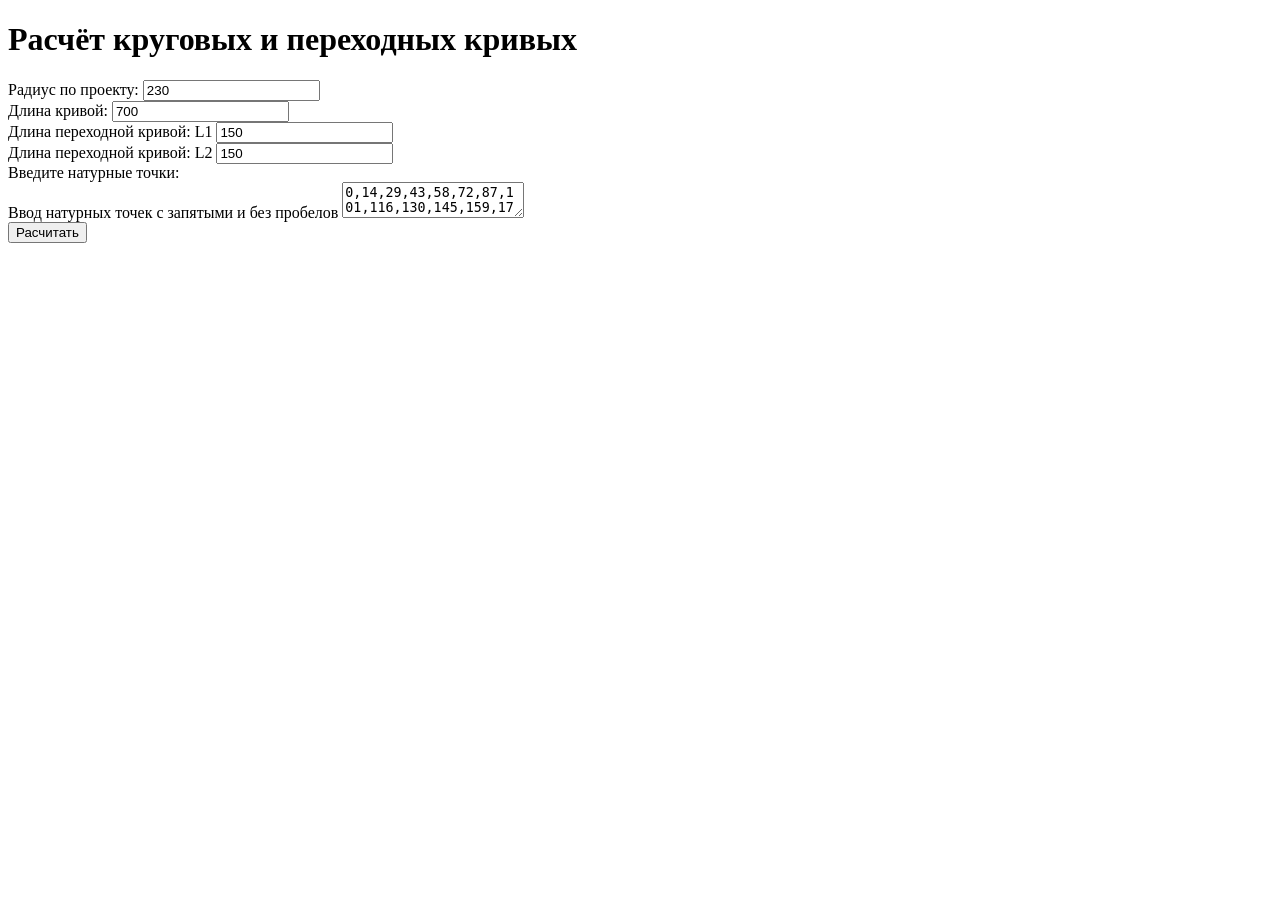
==== commit 3fbea586: "first commit" ====
--- a/index.html
+++ b/index.html
@@ -4,1034 +4,62 @@
     <meta charset="UTF-8" />
     <meta http-equiv="X-UA-Compatible" content="IE=edge" />
     <meta name="viewport" content="width=device-width, initial-scale=1.0" />
-    <title>TestBiggico</title>
-  <script defer src="main.868b7a16f093bd35068d.js"></script></head>
+    <title>Diploma</title>
+  <script defer src="main.f7ee0ef8c152ec6f3428.js"></script></head>
   <body>
-    <section class="bonus">
-      <div class="container bonus__container">
-        <header class="bonus__header bonus-header">
-          <div class="bonus__signboard bonus-signboard">
-            <h3 class="bonus-signboard__text">BEST BONUS</h3>
-            <img
-              src="assets/bonus_signboard.svg"
-              alt=""
-              class="bonus-signboard__img"
+    <main class="main">
+      <div class="form-block">
+        <h1 class="title">Расчёт круговых и переходных кривых</h1>
+        <form class="form" action="">
+          <div class="form__line">
+            <label class="form__label" for="radius">Радиус по проекту:</label>
+            <input
+            class="form__input"
+            value="230"
+              id="radius"
+              type="number"
             />
           </div>
-          <div class="bonus-header__company">
-            <span class="bonus-header__number">1</span>
-            <img
-              src="assets/bonus_img-fire.svg"
-              alt=""
-              class="bonus-header__img-fire"
-            />
-            <span class="bonus-header__text">BWIN</span>
-          </div>
-          <div class="bonus-header__assessment">
-            <span class="bonus-header__numbers">5.0</span>
-            <div class="bonus-header__block">
-              <img
-                src="assets/bonus_img-star.svg"
-                alt=""
-                class="bonus-header__img-star"
-              />
-              <img
-                src="assets/bonus_img-star.svg"
-                alt=""
-                class="bonus-header__img-star"
-              />
-              <img
-                src="assets/bonus_img-star.svg"
-                alt=""
-                class="bonus-header__img-star"
-              />
-              <img
-                src="assets/bonus_img-star.svg"
-                alt=""
-                class="bonus-header__img-star"
-              />
-              <img
-                src="assets/bonus_img-star.svg"
-                alt=""
-                class="bonus-header__img-star"
-              />
-              <img
-                src="assets/bonus_img-star.svg"
-                alt=""
-                class="bonus-header__img-star bonus-header__img-star--media"
-              />
-            </div>
-          </div>
-        </header>
-        <div class="bonus__content bonus-content">
-          <div class="bonus-content__case">
-            <a href="#" class="bonus-content__logo">
-              <img
-                src="assets/bonus_img-logo.svg"
-                alt=""
-                class="bonus-content__logo-img"
-              />
-            </a>
-            <div class="bonus-content__bonus">
-              <div class="bonus-content__head">
-                <img
-                  src="assets/bonus-content_img-present.svg"
-                  alt=""
-                  class="bonus-content__img-present"
-                />
-                <h4 class="bonus-content__title">Welcome bonus</h4>
-              </div>
-              <p class="bonus-content__subtitle">100% Up to 500 $</p>
-              <p class="bonus-content__text">
-                Lorem ipsum dolor sit amet consectetur adipiscing elit lacus
-                tempor, vulputate id fames pulvinar curabitur faucibus.
-              </p>
-            </div>
-          </div>
-          <div class="bonus-content__offers">
-            <ul class="bonus-content__list">
-              <li class="bonus-content__item">
-                <img
-                  src="assets/bonus-content_img-rocket.svg"
-                  alt=""
-                  class="bonus-content__img-rocket"
-                />
-                <span class="bonus-content__text">Best odds</span>
-              </li>
-              <li class="bonus-content__item">
-                <img
-                  src="assets/bonus-content_img-rocket.svg"
-                  alt=""
-                  class="bonus-content__img-rocket"
-                />
-                <span class="bonus-content__text">Casino</span>
-              </li>
-              <li class="bonus-content__item">
-                <img
-                  src="assets/bonus-content_img-rocket.svg"
-                  alt=""
-                  class="bonus-content__img-rocket"
-                />
-                <span class="bonus-content__text">200+ Paymenth Method</span>
-              </li>
-              <li class="bonus-content__item">
-                <img
-                  src="assets/bonus-content_img-rocket.svg"
-                  alt=""
-                  class="bonus-content__img-rocket"
-                />
-                <span class="bonus-content__text">Fast Payouts</span>
-              </li>
-            </ul>
-          </div>
-          <div class="bonus-content__info bonus-content-info">
-            <ul class="bonus-content-payments">
-              <li class="bonus-content-payments__item">
-                <img
-                  src="assets/payments_img-masterrcard.svg"
-                  alt=""
-                  class="bonus-content-payments__img"
-                />
-              </li>
-              <li class="bonus-content-payments__item">
-                <img
-                  src="assets/payments_img-Discover.svg"
-                  alt=""
-                  class="bonus-content-payments__img"
-                />
-              </li>
-              <li class="bonus-content-payments__item">
-                <img
-                  src="assets/payments_img-America-Express.svg"
-                  alt=""
-                  class="bonus-content-payments__img"
-                />
-              </li>
-              <li class="bonus-content-payments__item">
-                <img
-                  src="assets/payments_img-maestro.svg"
-                  alt=""
-                  class="bonus-content-payments__img"
-                />
-              </li>
-              <li class="bonus-content-payments__item">
-                <img
-                  src="assets/payments_img-unionPay.svg"
-                  alt=""
-                  class="bonus-content-payments__img"
-                />
-              </li>
-              <li class="bonus-content-payments__item">
-                <img
-                  src="assets/payments_img-JCB.svg"
-                  alt=""
-                  class="bonus-content-payments__img"
-                />
-              </li>
-              <li class="bonus-content-payments__item">
-                <img
-                  src="assets/payments_img-America-Express.svg"
-                  alt=""
-                  class="bonus-content-payments__img"
-                />
-              </li>
-              <li class="bonus-content-payments__item">
-                <img
-                  src="assets/payments_img-maestro.svg"
-                  alt=""
-                  class="bonus-content-payments__img"
-                />
-              </li>
-            </ul>
-            <button class="bonus-content-info__btn">
-              <span>More info</span>
-              <img
-                src="assets/payments_img-check.svg"
-                alt=""
-                class="bonus-content-info__img-check"
-              />
-            </button>
-          </div>
-          <div class="bonus-content__buttons">
-            <button class="bonus-content__btn">Claim bonus</button>
-            <button class="bonus-content__btn bonus-content__btn--grey">
-              Read Review
-            </button>
-          </div>
-        </div>
-        <div class="bonus__accordion bonus-accordion">
-          <ul class="bonus-content-payments bonus-content-payments--moby">
-            <li class="bonus-content-payments__item">
-              <img
-                src="assets/payments_img-masterrcard.svg"
-                alt=""
-                class="bonus-content-payments__img"
-              />
-            </li>
-            <li class="bonus-content-payments__item">
-              <img
-                src="assets/payments_img-Discover.svg"
-                alt=""
-                class="bonus-content-payments__img"
-              />
-            </li>
-            <li class="bonus-content-payments__item">
-              <img
-                src="assets/payments_img-America-Express.svg"
-                alt=""
-                class="bonus-content-payments__img"
-              />
-            </li>
-            <li class="bonus-content-payments__item">
-              <img
-                src="assets/payments_img-maestro.svg"
-                alt=""
-                class="bonus-content-payments__img"
-              />
-            </li>
-            <li class="bonus-content-payments__item">
-              <img
-                src="assets/payments_img-unionPay.svg"
-                alt=""
-                class="bonus-content-payments__img"
-              />
-            </li>
-            <li class="bonus-content-payments__item">
-              <img
-                src="assets/payments_img-JCB.svg"
-                alt=""
-                class="bonus-content-payments__img"
-              />
-            </li>
-            <li
-              class="bonus-content-payments__item bonus-content-payments__item--moby"
-            >
-              <img
-                src="assets/payments_img-America-Express.svg"
-                alt=""
-                class="bonus-content-payments__img"
-              />
-            </li>
-            <li
-              class="bonus-content-payments__item bonus-content-payments__item--moby"
-            >
-              <img
-                src="assets/payments_img-maestro.svg"
-                alt=""
-                class="bonus-content-payments__img"
-              />
-            </li>
-          </ul>
-          <p class="bonus-accordion__text">
-            Potenti placerat in tempor aliquet ut porta fringilla inceptos,
-            massa senectus lacus volutpat morbi felis ultrices, cras nullam
-            commodo nulla litora phasellus ornare. Lorem ipsum dolor proin id
-            fames pulvinar curabitur faucibus. Potenti placerat in tempor
-            aliquet ut porta fringilla inceptos, massa senectus lacus volutpat
-            morbi felis ultrices, cras nullam commodo nulla litora phasellus
-            ornare. Lorem ipsum dolor proin id fames pulvinar curabitur
-            faucibus.
-          </p>
-          <ul class="bonus-accordion__list bonus-accordion__list--margin">
-            <li class="bonus-accordion__item">
-              <img
-                src="assets/bonus-accordion_img-like.svg"
-                alt=""
-                class="bonus-accordion__img"
-              />
-              <span class="bonus-accordion__desc"
-                >Lorem ipsum dolor sit amet consectetur adipiscing</span
-              >
-            </li>
-            <li class="bonus-accordion__item">
-              <img
-                src="assets/bonus-accordion_img-like.svg"
-                alt=""
-                class="bonus-accordion__img"
-              />
-              <span class="bonus-accordion__desc">Lorem ipsum adipiscing</span>
-            </li>
-            <li class="bonus-accordion__item">
-              <img
-                src="assets/bonus-accordion_img-like.svg"
-                alt=""
-                class="bonus-accordion__img"
-              />
-              <span class="bonus-accordion__desc"
-                >Lorem ipsum dolor sit amet adipiscing.</span
-              >
-            </li>
-            <li class="bonus-accordion__item">
-              <img
-                src="assets/bonus-accordion_img-like.svg"
-                alt=""
-                class="bonus-accordion__img"
-              />
-              <span class="bonus-accordion__desc"
-                >Lorem ipsum dolor sit amet consectetur adipiscing</span
-              >
-            </li>
-          </ul>
-          <ul class="bonus-accordion__list">
-            <li class="bonus-accordion__item">
-              <img
-                src="assets/bonus-accordion_img-dislike.svg"
-                alt=""
-                class="bonus-accordion__img"
-              />
-              <span class="bonus-accordion__desc"
-                >Lorem ipsum dolor sit amet consectetur adipiscing</span
-              >
-            </li>
-            <li class="bonus-accordion__item">
-              <img
-                src="assets/bonus-accordion_img-dislike.svg"
-                alt=""
-                class="bonus-accordion__img"
-              />
-              <span class="bonus-accordion__desc">Lorem ipsum adipiscing</span>
-            </li>
-            <li class="bonus-accordion__item">
-              <img
-                src="assets/bonus-accordion_img-dislike.svg"
-                alt=""
-                class="bonus-accordion__img"
-              />
-              <span class="bonus-accordion__desc"
-                >Lorem ipsum dolor sit amet adipiscing.</span
-              >
-            </li>
-            <li class="bonus-accordion__item">
-              <img
-                src="assets/bonus-accordion_img-dislike.svg"
-                alt=""
-                class="bonus-accordion__img"
-              />
-              <span class="bonus-accordion__desc"
-                >Lorem ipsum dolor sit amet consectetur adipiscing</span
-              >
-            </li>
-          </ul>
-        </div>
-      </div>
-    </section>
-    <section class="bonus">
-      <div class="container bonus__container">
-        <header class="bonus__header bonus-header">
-          <div class="bonus__signboard bonus-signboard">
-            <h3 class="bonus-signboard__text">BEST BONUS</h3>
-            <img
-              src="assets/bonus_signboard-orange.svg"
-              alt=""
-              class="bonus-signboard__img"
+          <div class="form__line">
+            <label class="form__label" for="lengsK">Длина кривой: </label>
+            <input
+            class="form__input"
+            value="700"
+              id="lengsK"
+              type="number"
             />
           </div>
-          <div class="bonus-header__company">
-            <span class="bonus-header__number">2</span>
-            <img
-              src="assets/bonus_img-fire.svg"
-              alt=""
-              class="bonus-header__img-fire"
+          <div class="form__line">
+            <label class="form__label" for="lengsL1">Длина переходной кривой: L1 </label>
+            <input
+            class="form__input"
+            value="150"
+              id="lengsL1"
+              type="number"
             />
-            <span class="bonus-header__text">BWIN</span>
           </div>
-          <div class="bonus-header__assessment">
-            <span class="bonus-header__numbers">5.0</span>
-            <div class="bonus-header__block">
-              <img
-                src="assets/bonus_img-star.svg"
-                alt=""
-                class="bonus-header__img-star"
-              />
-              <img
-                src="assets/bonus_img-star.svg"
-                alt=""
-                class="bonus-header__img-star"
-              />
-              <img
-                src="assets/bonus_img-star.svg"
-                alt=""
-                class="bonus-header__img-star"
-              />
-              <img
-                src="assets/bonus_img-star.svg"
-                alt=""
-                class="bonus-header__img-star"
-              />
-              <img
-                src="assets/bonus_img-star.svg"
-                alt=""
-                class="bonus-header__img-star"
-              />
-            </div>
+          <div class="form__line">
+            <label class="form__label" for="lengsL2">Длина переходной кривой: L2 </label>
+            <input
+            class="form__input"
+            value="150"
+              id="lengsL2"
+              type="number"
+            />
           </div>
-        </header>
-        <div class="bonus__content bonus-content">
-          <div class="bonus-content__case">
-            <a href="#" class="bonus-content__logo">
-              <img
-                src="assets/bonus_img-logo.svg"
-                alt=""
-                class="bonus-content__logo-img"
-              />
-            </a>
-            <div class="bonus-content__bonus">
-              <div class="bonus-content__head">
-                <img
-                  src="assets/bonus-content_img-present.svg"
-                  alt=""
-                  class="bonus-content__img-present"
-                />
-                <h4 class="bonus-content__title">Welcome bonus</h4>
-              </div>
-              <p class="bonus-content__subtitle">100% Up to 500 $</p>
-              <p class="bonus-content__text">
-                Lorem ipsum dolor sit amet consectetur adipiscing elit lacus
-                tempor, vulputate id fames pulvinar curabitur faucibus.
-              </p>
-            </div>
+          <div class="form__line form__line--textarea">
+            <label class="form__label" for="naturalPoints">Введите натурные точки:</br> Ввод натурных точек с запятыми и без пробелов</label>
+            <textarea placeholder="Введите натурные точки" name="number" id="naturalPoints" class="form__input form__input--textarea">0,14,29,43,58,72,87,101,116,130,145,159,174,188,203,217,217,217,217,217,217,217,217,217,217,217,217,217,217,217,217,217,217,217,217,217,217,217,217,217,217,217,217,217,217,217,217,217,217,217,217,217,217,217,217,217,203,188,174,159,145,130,116,101,87,72,58,43,29,14,0</textarea>
           </div>
-          <div class="bonus-content__offers">
-            <ul class="bonus-content__list">
-              <li class="bonus-content__item">
-                <img
-                  src="assets/bonus-content_img-rocket.svg"
-                  alt=""
-                  class="bonus-content__img-rocket"
-                />
-                <span class="bonus-content__text">Best odds</span>
-              </li>
-              <li class="bonus-content__item">
-                <img
-                  src="assets/bonus-content_img-rocket.svg"
-                  alt=""
-                  class="bonus-content__img-rocket"
-                />
-                <span class="bonus-content__text">Casino</span>
-              </li>
-              <li class="bonus-content__item">
-                <img
-                  src="assets/bonus-content_img-rocket.svg"
-                  alt=""
-                  class="bonus-content__img-rocket"
-                />
-                <span class="bonus-content__text">200+ Paymenth Method</span>
-              </li>
-              <li class="bonus-content__item">
-                <img
-                  src="assets/bonus-content_img-rocket.svg"
-                  alt=""
-                  class="bonus-content__img-rocket"
-                />
-                <span class="bonus-content__text">Fast Payouts</span>
-              </li>
-            </ul>
-          </div>
-          <div class="bonus-content__info bonus-content-info">
-            <ul class="bonus-content-payments">
-              <li class="bonus-content-payments__item">
-                <img
-                  src="assets/payments_img-masterrcard.svg"
-                  alt=""
-                  class="bonus-content-payments__img"
-                />
-              </li>
-              <li class="bonus-content-payments__item">
-                <img
-                  src="assets/payments_img-Discover.svg"
-                  alt=""
-                  class="bonus-content-payments__img"
-                />
-              </li>
-              <li class="bonus-content-payments__item">
-                <img
-                  src="assets/payments_img-America-Express.svg"
-                  alt=""
-                  class="bonus-content-payments__img"
-                />
-              </li>
-              <li class="bonus-content-payments__item">
-                <img
-                  src="assets/payments_img-maestro.svg"
-                  alt=""
-                  class="bonus-content-payments__img"
-                />
-              </li>
-              <li class="bonus-content-payments__item">
-                <img
-                  src="assets/payments_img-unionPay.svg"
-                  alt=""
-                  class="bonus-content-payments__img"
-                />
-              </li>
-              <li class="bonus-content-payments__item">
-                <img
-                  src="assets/payments_img-JCB.svg"
-                  alt=""
-                  class="bonus-content-payments__img"
-                />
-              </li>
-              <li class="bonus-content-payments__item">
-                <img
-                  src="assets/payments_img-America-Express.svg"
-                  alt=""
-                  class="bonus-content-payments__img"
-                />
-              </li>
-              <li class="bonus-content-payments__item">
-                <img
-                  src="assets/payments_img-maestro.svg"
-                  alt=""
-                  class="bonus-content-payments__img"
-                />
-              </li>
-            </ul>
-            <button class="bonus-content-info__btn">
-              <span>More info</span>
-              <img
-                src="assets/payments_img-check.svg"
-                alt=""
-                class="bonus-content-info__img-check"
-              />
-            </button>
-          </div>
-          <div class="bonus-content__buttons">
-            <button class="bonus-content__btn">Claim bonus</button>
-            <button class="bonus-content__btn bonus-content__btn--grey">
-              Read Review
-            </button>
-          </div>
+          <button class="form__btn" id="calc" type="submit">Расчитать</button>
         </div>
-        <div class="bonus__accordion bonus-accordion">
-          <ul class="bonus-content-payments bonus-content-payments--moby">
-            <li class="bonus-content-payments__item">
-              <img
-                src="assets/payments_img-masterrcard.svg"
-                alt=""
-                class="bonus-content-payments__img"
-              />
-            </li>
-            <li class="bonus-content-payments__item">
-              <img
-                src="assets/payments_img-Discover.svg"
-                alt=""
-                class="bonus-content-payments__img"
-              />
-            </li>
-            <li class="bonus-content-payments__item">
-              <img
-                src="assets/payments_img-America-Express.svg"
-                alt=""
-                class="bonus-content-payments__img"
-              />
-            </li>
-            <li class="bonus-content-payments__item">
-              <img
-                src="assets/payments_img-maestro.svg"
-                alt=""
-                class="bonus-content-payments__img"
-              />
-            </li>
-            <li class="bonus-content-payments__item">
-              <img
-                src="assets/payments_img-unionPay.svg"
-                alt=""
-                class="bonus-content-payments__img"
-              />
-            </li>
-            <li class="bonus-content-payments__item">
-              <img
-                src="assets/payments_img-JCB.svg"
-                alt=""
-                class="bonus-content-payments__img"
-              />
-            </li>
-            <li
-              class="bonus-content-payments__item bonus-content-payments__item--moby"
-            >
-              <img
-                src="assets/payments_img-America-Express.svg"
-                alt=""
-                class="bonus-content-payments__img"
-              />
-            </li>
-            <li
-              class="bonus-content-payments__item bonus-content-payments__item--moby"
-            >
-              <img
-                src="assets/payments_img-maestro.svg"
-                alt=""
-                class="bonus-content-payments__img"
-              />
-            </li>
-          </ul>
-          <p class="bonus-accordion__text">
-            Potenti placerat in tempor aliquet ut porta fringilla inceptos,
-            massa senectus lacus volutpat morbi felis ultrices, cras nullam
-            commodo nulla litora phasellus ornare. Lorem ipsum dolor proin id
-            fames pulvinar curabitur faucibus. Potenti placerat in tempor
-            aliquet ut porta fringilla inceptos, massa senectus lacus volutpat
-            morbi felis ultrices, cras nullam commodo nulla litora phasellus
-            ornare. Lorem ipsum dolor proin id fames pulvinar curabitur
-            faucibus.
-          </p>
-          <ul class="bonus-accordion__list bonus-accordion__list--margin">
-            <li class="bonus-accordion__item">
-              <img
-                src="assets/bonus-accordion_img-like.svg"
-                alt=""
-                class="bonus-accordion__img"
-              />
-              <span class="bonus-accordion__desc"
-                >Lorem ipsum dolor sit amet consectetur adipiscing</span
-              >
-            </li>
-            <li class="bonus-accordion__item">
-              <img
-                src="assets/bonus-accordion_img-like.svg"
-                alt=""
-                class="bonus-accordion__img"
-              />
-              <span class="bonus-accordion__desc">Lorem ipsum adipiscing</span>
-            </li>
-            <li class="bonus-accordion__item">
-              <img
-                src="assets/bonus-accordion_img-like.svg"
-                alt=""
-                class="bonus-accordion__img"
-              />
-              <span class="bonus-accordion__desc"
-                >Lorem ipsum dolor sit amet adipiscing.</span
-              >
-            </li>
-            <li class="bonus-accordion__item">
-              <img
-                src="assets/bonus-accordion_img-like.svg"
-                alt=""
-                class="bonus-accordion__img"
-              />
-              <span class="bonus-accordion__desc"
-                >Lorem ipsum dolor sit amet consectetur adipiscing</span
-              >
-            </li>
-          </ul>
-          <ul class="bonus-accordion__list">
-            <li class="bonus-accordion__item">
-              <img
-                src="assets/bonus-accordion_img-dislike.svg"
-                alt=""
-                class="bonus-accordion__img"
-              />
-              <span class="bonus-accordion__desc"
-                >Lorem ipsum dolor sit amet consectetur adipiscing</span
-              >
-            </li>
-            <li class="bonus-accordion__item">
-              <img
-                src="assets/bonus-accordion_img-dislike.svg"
-                alt=""
-                class="bonus-accordion__img"
-              />
-              <span class="bonus-accordion__desc">Lorem ipsum adipiscing</span>
-            </li>
-            <li class="bonus-accordion__item">
-              <img
-                src="assets/bonus-accordion_img-dislike.svg"
-                alt=""
-                class="bonus-accordion__img"
-              />
-              <span class="bonus-accordion__desc"
-                >Lorem ipsum dolor sit amet adipiscing.</span
-              >
-            </li>
-            <li class="bonus-accordion__item">
-              <img
-                src="assets/bonus-accordion_img-dislike.svg"
-                alt=""
-                class="bonus-accordion__img"
-              />
-              <span class="bonus-accordion__desc"
-                >Lorem ipsum dolor sit amet consectetur adipiscing</span
-              >
-            </li>
-          </ul>
-        </div>
+        </form></div>
+      
+      <div>
+        <canvas class="canvas" id="myChart"></canvas>
       </div>
-    </section>
-    <section class="bonus">
-      <div class="container bonus__container">
-        <header class="bonus__header bonus-header">
-          <div class="bonus-header__company">
-            <span class="bonus-header__number">3</span>
-            <img
-              src="assets/bonus_img-fire.svg"
-              alt=""
-              class="bonus-header__img-fire"
-            />
-            <span class="bonus-header__text">BWIN</span>
-          </div>
-          <div class="bonus-header__assessment">
-            <span class="bonus-header__numbers">5.0</span>
-            <div class="bonus-header__block">
-              <img
-                src="assets/bonus_img-star.svg"
-                alt=""
-                class="bonus-header__img-star"
-              />
-              <img
-                src="assets/bonus_img-star.svg"
-                alt=""
-                class="bonus-header__img-star"
-              />
-              <img
-                src="assets/bonus_img-star.svg"
-                alt=""
-                class="bonus-header__img-star"
-              />
-              <img
-                src="assets/bonus_img-star.svg"
-                alt=""
-                class="bonus-header__img-star"
-              />
-              <img
-                src="assets/bonus_img-star.svg"
-                alt=""
-                class="bonus-header__img-star"
-              />
-            </div>
-          </div>
-        </header>
-        <div class="bonus__content bonus-content">
-          <div class="bonus-content__case">
-            <a href="#" class="bonus-content__logo">
-              <img
-                src="assets/bonus_img-logo.svg"
-                alt=""
-                class="bonus-content__logo-img"
-              />
-            </a>
-            <div class="bonus-content__bonus">
-              <div class="bonus-content__head">
-                <img
-                  src="assets/bonus-content_img-present.svg"
-                  alt=""
-                  class="bonus-content__img-present"
-                />
-                <h4 class="bonus-content__title">Welcome bonus</h4>
-              </div>
-              <p class="bonus-content__subtitle">100% Up to 500 $</p>
-              <p class="bonus-content__text">
-                Lorem ipsum dolor sit amet consectetur adipiscing elit lacus
-                tempor, vulputate id fames pulvinar curabitur faucibus.
-              </p>
-            </div>
-          </div>
-          <div class="bonus-content__offers">
-            <ul class="bonus-content__list">
-              <li class="bonus-content__item">
-                <img
-                  src="assets/bonus-content_img-rocket.svg"
-                  alt=""
-                  class="bonus-content__img-rocket"
-                />
-                <span class="bonus-content__text">Best odds</span>
-              </li>
-              <li class="bonus-content__item">
-                <img
-                  src="assets/bonus-content_img-rocket.svg"
-                  alt=""
-                  class="bonus-content__img-rocket"
-                />
-                <span class="bonus-content__text">Casino</span>
-              </li>
-              <li class="bonus-content__item">
-                <img
-                  src="assets/bonus-content_img-rocket.svg"
-                  alt=""
-                  class="bonus-content__img-rocket"
-                />
-                <span class="bonus-content__text">200+ Paymenth Method</span>
-              </li>
-              <li class="bonus-content__item">
-                <img
-                  src="assets/bonus-content_img-rocket.svg"
-                  alt=""
-                  class="bonus-content__img-rocket"
-                />
-                <span class="bonus-content__text">Fast Payouts</span>
-              </li>
-            </ul>
-          </div>
-          <div class="bonus-content__info bonus-content-info">
-            <ul class="bonus-content-payments">
-              <li class="bonus-content-payments__item">
-                <img
-                  src="assets/payments_img-masterrcard.svg"
-                  alt=""
-                  class="bonus-content-payments__img"
-                />
-              </li>
-              <li class="bonus-content-payments__item">
-                <img
-                  src="assets/payments_img-Discover.svg"
-                  alt=""
-                  class="bonus-content-payments__img"
-                />
-              </li>
-              <li class="bonus-content-payments__item">
-                <img
-                  src="assets/payments_img-America-Express.svg"
-                  alt=""
-                  class="bonus-content-payments__img"
-                />
-              </li>
-              <li class="bonus-content-payments__item">
-                <img
-                  src="assets/payments_img-maestro.svg"
-                  alt=""
-                  class="bonus-content-payments__img"
-                />
-              </li>
-              <li class="bonus-content-payments__item">
-                <img
-                  src="assets/payments_img-unionPay.svg"
-                  alt=""
-                  class="bonus-content-payments__img"
-                />
-              </li>
-              <li class="bonus-content-payments__item">
-                <img
-                  src="assets/payments_img-JCB.svg"
-                  alt=""
-                  class="bonus-content-payments__img"
-                />
-              </li>
-              <li class="bonus-content-payments__item">
-                <img
-                  src="assets/payments_img-America-Express.svg"
-                  alt=""
-                  class="bonus-content-payments__img"
-                />
-              </li>
-              <li class="bonus-content-payments__item">
-                <img
-                  src="assets/payments_img-maestro.svg"
-                  alt=""
-                  class="bonus-content-payments__img"
-                />
-              </li>
-            </ul>
-            <button class="bonus-content-info__btn">
-              <span>More info</span>
-              <img
-                src="assets/payments_img-check.svg"
-                alt=""
-                class="bonus-content-info__img-check"
-              />
-            </button>
-          </div>
-          <div class="bonus-content__buttons">
-            <button class="bonus-content__btn">Claim bonus</button>
-            <button class="bonus-content__btn bonus-content__btn--grey">
-              Read Review
-            </button>
-          </div>
-        </div>
-        <div class="bonus__accordion bonus-accordion">
-          <ul class="bonus-content-payments bonus-content-payments--moby">
-            <li class="bonus-content-payments__item">
-              <img
-                src="assets/payments_img-masterrcard.svg"
-                alt=""
-                class="bonus-content-payments__img"
-              />
-            </li>
-            <li class="bonus-content-payments__item">
-              <img
-                src="assets/payments_img-Discover.svg"
-                alt=""
-                class="bonus-content-payments__img"
-              />
-            </li>
-            <li class="bonus-content-payments__item">
-              <img
-                src="assets/payments_img-America-Express.svg"
-                alt=""
-                class="bonus-content-payments__img"
-              />
-            </li>
-            <li class="bonus-content-payments__item">
-              <img
-                src="assets/payments_img-maestro.svg"
-                alt=""
-                class="bonus-content-payments__img"
-              />
-            </li>
-            <li class="bonus-content-payments__item">
-              <img
-                src="assets/payments_img-unionPay.svg"
-                alt=""
-                class="bonus-content-payments__img"
-              />
-            </li>
-            <li class="bonus-content-payments__item">
-              <img
-                src="assets/payments_img-JCB.svg"
-                alt=""
-                class="bonus-content-payments__img"
-              />
-            </li>
-            <li
-              class="bonus-content-payments__item bonus-content-payments__item--moby"
-            >
-              <img
-                src="assets/payments_img-America-Express.svg"
-                alt=""
-                class="bonus-content-payments__img"
-              />
-            </li>
-            <li
-              class="bonus-content-payments__item bonus-content-payments__item--moby"
-            >
-              <img
-                src="assets/payments_img-maestro.svg"
-                alt=""
-                class="bonus-content-payments__img"
-              />
-            </li>
-          </ul>
-          <p class="bonus-accordion__text">
-            Potenti placerat in tempor aliquet ut porta fringilla inceptos,
-            massa senectus lacus volutpat morbi felis ultrices, cras nullam
-            commodo nulla litora phasellus ornare. Lorem ipsum dolor proin id
-            fames pulvinar curabitur faucibus. Potenti placerat in tempor
-            aliquet ut porta fringilla inceptos, massa senectus lacus volutpat
-            morbi felis ultrices, cras nullam commodo nulla litora phasellus
-            ornare. Lorem ipsum dolor proin id fames pulvinar curabitur
-            faucibus.
-          </p>
-          <ul class="bonus-accordion__list bonus-accordion__list--margin">
-            <li class="bonus-accordion__item">
-              <img
-                src="assets/bonus-accordion_img-like.svg"
-                alt=""
-                class="bonus-accordion__img"
-              />
-              <span class="bonus-accordion__desc"
-                >Lorem ipsum dolor sit amet consectetur adipiscing</span
-              >
-            </li>
-            <li class="bonus-accordion__item">
-              <img
-                src="assets/bonus-accordion_img-like.svg"
-                alt=""
-                class="bonus-accordion__img"
-              />
-              <span class="bonus-accordion__desc">Lorem ipsum adipiscing</span>
-            </li>
-            <li class="bonus-accordion__item">
-              <img
-                src="assets/bonus-accordion_img-like.svg"
-                alt=""
-                class="bonus-accordion__img"
-              />
-              <span class="bonus-accordion__desc"
-                >Lorem ipsum dolor sit amet adipiscing.</span
-              >
-            </li>
-            <li class="bonus-accordion__item">
-              <img
-                src="assets/bonus-accordion_img-like.svg"
-                alt=""
-                class="bonus-accordion__img"
-              />
-              <span class="bonus-accordion__desc"
-                >Lorem ipsum dolor sit amet consectetur adipiscing</span
-              >
-            </li>
-          </ul>
-          <ul class="bonus-accordion__list">
-            <li class="bonus-accordion__item">
-              <img
-                src="assets/bonus-accordion_img-dislike.svg"
-                alt=""
-                class="bonus-accordion__img"
-              />
-              <span class="bonus-accordion__desc"
-                >Lorem ipsum dolor sit amet consectetur adipiscing</span
-              >
-            </li>
-            <li class="bonus-accordion__item">
-              <img
-                src="assets/bonus-accordion_img-dislike.svg"
-                alt=""
-                class="bonus-accordion__img"
-              />
-              <span class="bonus-accordion__desc">Lorem ipsum adipiscing</span>
-            </li>
-            <li class="bonus-accordion__item">
-              <img
-                src="assets/bonus-accordion_img-dislike.svg"
-                alt=""
-                class="bonus-accordion__img"
-              />
-              <span class="bonus-accordion__desc"
-                >Lorem ipsum dolor sit amet adipiscing.</span
-              >
-            </li>
-            <li class="bonus-accordion__item">
-              <img
-                src="assets/bonus-accordion_img-dislike.svg"
-                alt=""
-                class="bonus-accordion__img"
-              />
-              <span class="bonus-accordion__desc"
-                >Lorem ipsum dolor sit amet consectetur adipiscing</span
-              >
-            </li>
-          </ul>
-        </div>
-      </div>
-    </section>
+      <div id="table" class="table"></div>
+      <div id="sum" class="sum"></div>
+    </main>
   </body>
 </html>
